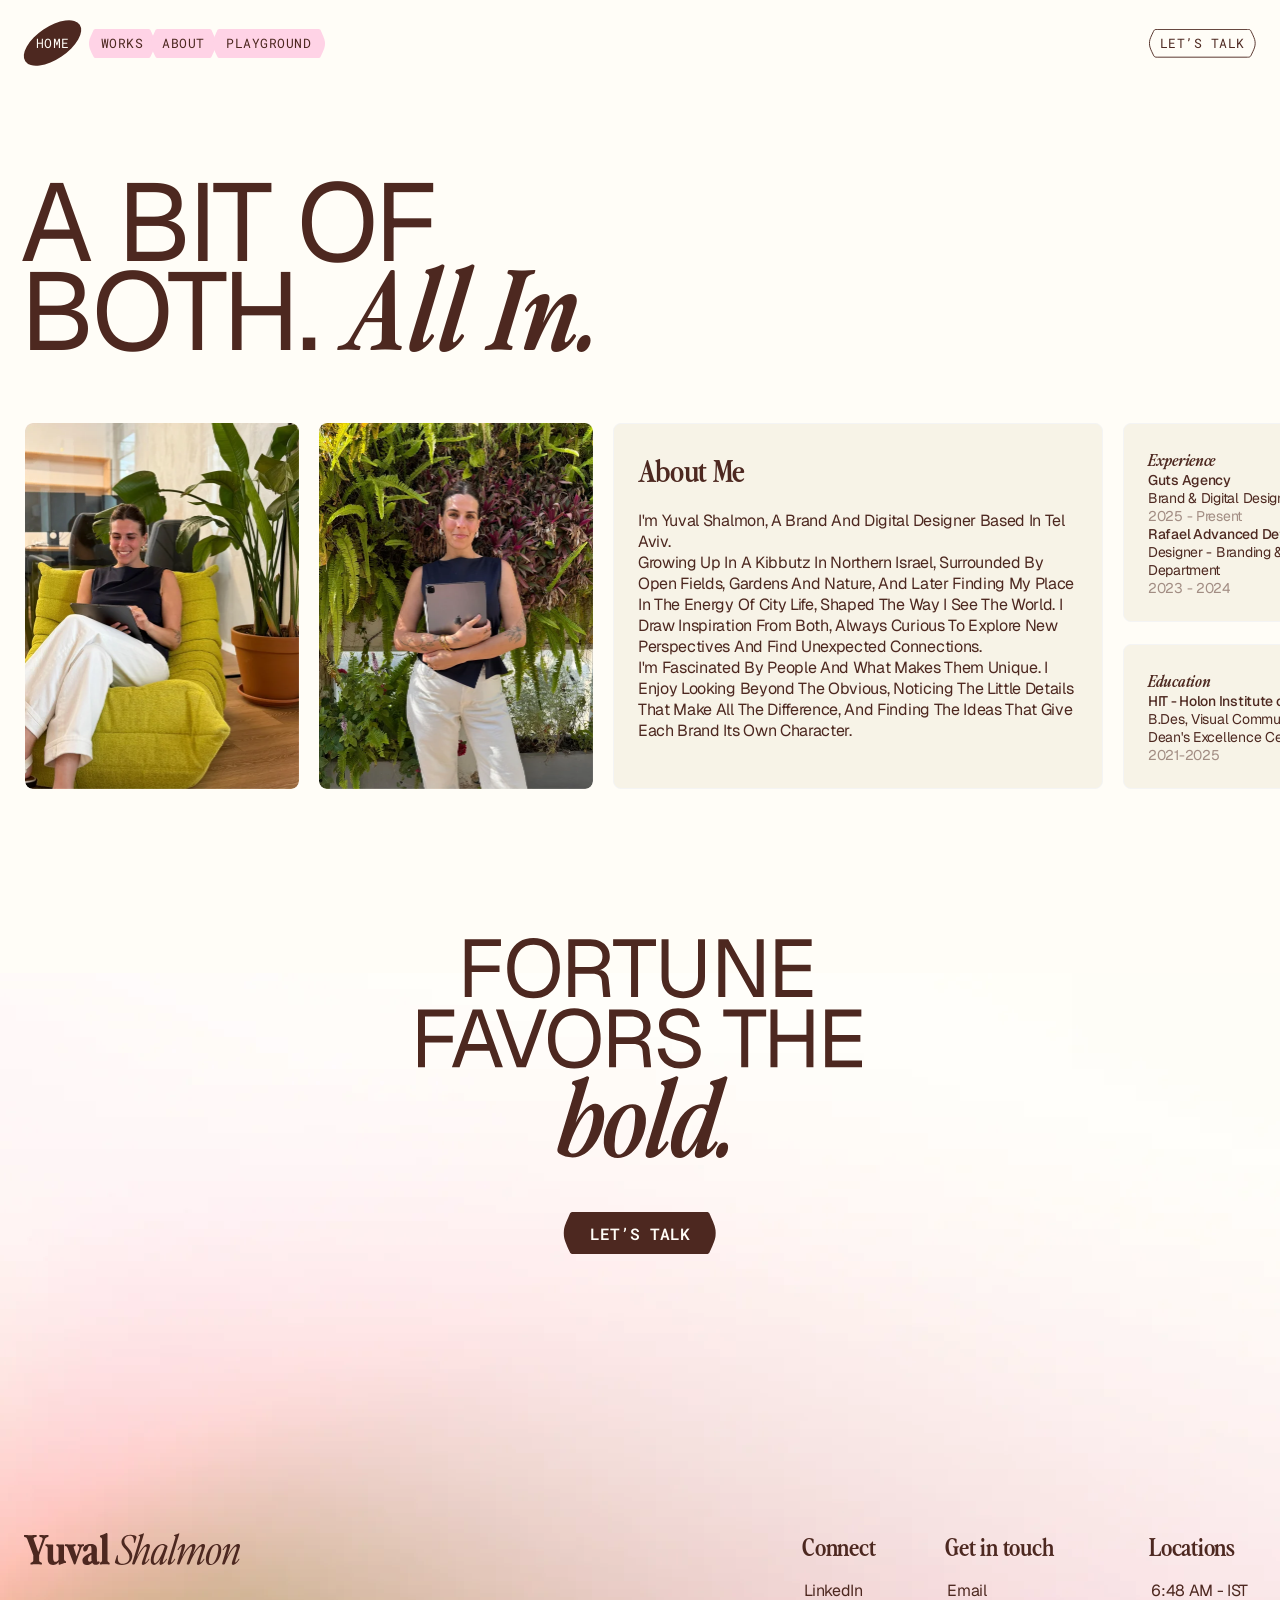
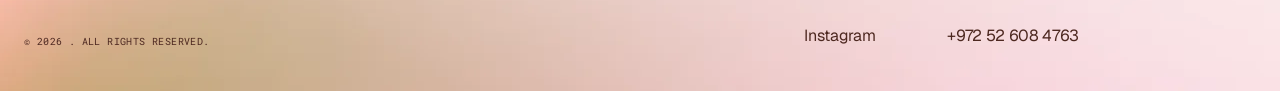
==== about/index.html @ e9b5f9e1 "Desktop menu 8% smaller, same side margins Co-Authored-By: Claude Opus 5.5 <noreply@anthropic.com> C" ====
<!doctype html>
<html lang="en">
<head>
<meta charset="utf-8">
<meta name="viewport" content="width=device-width, initial-scale=1">
<title>About — Yuval Shalmon</title>
<meta name="description" content="About Yuval Shalmon, a brand and digital designer based in Tel Aviv.">
<meta property="og:title" content="About — Yuval Shalmon">
<meta property="og:description" content="About Yuval Shalmon, a brand and digital designer based in Tel Aviv.">
<meta property="og:image" content="/assets/img/card-panorays.webp">
<meta name="theme-color" content="#fffdf7">
<link rel="icon" href="/favicon.ico" sizes="any">
<link rel="icon" href="/favicon.svg" type="image/svg+xml">
<link rel="apple-touch-icon" href="/apple-touch-icon.png">
<link rel="preconnect" href="https://fonts.googleapis.com">
<link rel="preconnect" href="https://fonts.gstatic.com" crossorigin>
<link href="https://fonts.googleapis.com/css2?family=Geist:wght@400;500;600;700&family=Instrument+Sans&family=Roboto+Mono:wght@400;600&display=swap" rel="stylesheet">
<link rel="preload" href="/fonts/PerfectlyNineties-Regular.woff2" as="font" type="font/woff2" crossorigin>
<link rel="preload" href="/fonts/PerfectlyNineties-SemiboldItalic.woff2" as="font" type="font/woff2" crossorigin>
<script>
/* Figma is drawn at 1440px. On wider screens, scale the whole page up so the
   24px side margins and every proportion stay exactly as in the design. */
(function(){var d=document.documentElement;function f(){d.style.setProperty('--z',Math.max(1,d.clientWidth/1440));}f();addEventListener('resize',f);})();
</script>
<script>
/* Phones: the mobile layout is still being designed, so show a short note instead.
   Add ?preview to the address once to see the real site on a phone (and ?preview=off to undo). */
(function(){var d=document.documentElement,k='ys-preview',q=location.search,p=false;
try{if(/[?&]preview=off/.test(q))localStorage.removeItem(k);else if(/[?&]preview/.test(q))localStorage.setItem(k,'1');p=localStorage.getItem(k)==='1';}catch(e){p=/[?&]preview(?!=off)/.test(q);}
if(!p&&matchMedia('(max-width: 760px)').matches)d.classList.add('gate');})();
</script>
<link rel="stylesheet" href="/css/style.css?v=bc53f3c6">
</head>
<body>
<div class="gate-screen" role="dialog" aria-label="Mobile version coming soon">
  <img class="gate-screen__name" src="/assets/svg/footer-name.svg?v=022867fd" alt="Yuval Shalmon">
  <p class="gate-screen__title">The mobile version<br>is <em>on its way.</em></p>
  <p class="gate-screen__text">For now, please visit on a computer to see the full portfolio.</p>
  <a class="gate-screen__mail" href="mailto:yuvalshalmon.sk@gmail.com">yuvalshalmon.sk@gmail.com</a>
</div>
<nav class="nav" aria-label="Main">
  <div class="nav__left">
    <a class="nav__home" href="/">home</a>
    <a class="pill" href="/#works">works</a>
    <a class="pill" href="/about/" aria-current="page">about</a>
    <a class="pill pill--md" href="#playground">Playground</a>
  </div>
  <a class="talk" href="#contact"><span>Let’s talk</span></a>
  <button class="menu-btn" type="button" aria-expanded="false" aria-controls="mnav"><span class="menu-btn__open">menu</span><span class="menu-btn__close">close</span></button>
</nav>
<div class="mnav" id="mnav" aria-label="Menu" hidden>
  <ul class="mnav__list">
    <li><a class="mnav__pill" href="/">home</a></li>
    <li><a class="mnav__pill" href="/#works">works</a></li>
    <li><a class="mnav__pill" href="/about/" aria-current="page">about</a></li>
    <li><a class="mnav__pill" href="#playground">playground</a></li>
    <li><a class="mnav__pill mnav__pill--talk" href="#contact">let’s talk</a></li>
  </ul>
  <div class="mnav__foot">
    <img src="/assets/svg/footer-name.svg?v=022867fd" width="216" height="32" alt="Yuval Shalmon">
    <p>© 2026 . All rights reserved.</p>
  </div>
</div>
<div class="page">
<section class="about-hero">
  <h1>A bit of<br>both. <span class="serif-i">All in.</span></h1>
  <div class="about-row">
    <img src="/assets/img/about-1.webp?v=6b075ccc" width="274" height="366" alt="Yuval sitting on a green armchair with a tablet">
    <img src="/assets/img/about-2.webp?v=33d56d6c" width="274" height="366" alt="Yuval standing in front of a plant wall">
    <div class="panel panel--about">
      <h2>About Me</h2>
      <p class="lead">I'm Yuval Shalmon,<br class="m-br"> a brand and digital designer based in Tel Aviv.</p>
      <p>Growing up in a kibbutz in northern Israel, surrounded by open fields, gardens and nature, and later finding my place in the energy of city life, shaped the way I see the world. I draw inspiration from both, always curious to explore new perspectives and find unexpected connections.</p>
      <p>I'm fascinated by people and what makes them unique. I enjoy looking beyond the obvious, noticing the little details that make all the difference, and finding the ideas that give each brand its own character.</p>
    </div>
    <div class="about-side">
      <div class="panel panel--small">
        <h3>Experience</h3>
        <strong>Guts Agency</strong>
        <p>Brand &amp; Digital Designer</p>
        <p class="muted">2025 - Present</p>
        <strong>Rafael Advanced Defense Systems</strong>
        <p>Designer - Branding &amp; Digital Department</p>
        <p class="muted">2023 - 2024</p>
      </div>
      <div class="panel panel--small">
        <h3>Education</h3>
        <strong>HIT - Holon Institute of Technology</strong>
        <p>B.Des, Visual Communication</p>
        <p>Dean's Excellence Certificate</p>
        <p class="muted">2021-2025</p>
      </div>
    </div>
  </div>
</section>

<section class="about-cta">
  <img class="about-cta__bg" src="/assets/img/about-bg.webp?v=78005192" alt="" loading="lazy">
  <div class="cta reveal">
    <h2 class="cta__title"><span class="sr-only">Fortune favors the bold.</span><img src="/assets/svg/cta-bold.svg?v=590a223b" width="820" height="407" alt=""></h2>
    <a class="cta__btn cta__btn--dark" href="#contact">Let’s talk</a>
  </div>
<footer class="footer" id="contact">
  <div class="footer__brand">
    <p class="footer__name"><img src="/assets/svg/footer-name.svg?v=022867fd" width="216" height="32" alt="Yuval Shalmon"></p>
    <p class="footer__copy">© 2026 . All rights reserved.</p>
  </div>
  <div class="footer__cols">
    <div class="footer__col"><h3>Connect</h3><a href="https://www.linkedin.com/in/yuval-shalmon" target="_blank" rel="noopener">LinkedIn</a><a href="https://www.instagram.com/yuval_shalmon/" target="_blank" rel="noopener">Instagram</a></div>
    <div class="footer__col"><h3>Get in touch</h3><a href="mailto:yuvalshalmon.sk@gmail.com">Email</a><a href="tel:+972526084763">+972 52 608 4763</a></div>
    <div class="footer__col"><h3>Locations</h3><span class="clock" data-clock>12:18 PM - IDT</span></div>
  </div>
</footer>
</section>
</div>
<script src="/js/main.js?v=d4887239" defer></script>
</body>
</html>
---- css/style.css ----
/* ==========================================================================
   Yuval Shalmon — Portfolio
   Built from the Figma file "יובל וניצן <3" (page: קלוד).
   Desktop is drawn on a 1440px canvas; --u is one Figma pixel, so
   calc(N * var(--u)) keeps every measurement proportional on any screen.
   ========================================================================== */

/* Brand font: Perfectly Nineties Handwritten (licensed, files in /fonts).
   Only Regular + Italic exist, so the heavier weights used in the Figma
   (Semibold / Bold) map onto the same files instead of a fake browser bold. */
/* Perfectly Nineties (Yuval's licensed font, demo files): regular, semibold, semibold italic, light italic */
@font-face { font-family: "Perfectly Nineties"; font-style: normal; font-weight: 100 499; font-display: swap; src: url(../fonts/PerfectlyNineties-Regular.woff2) format("woff2"); }
@font-face { font-family: "Perfectly Nineties"; font-style: normal; font-weight: 500 900; font-display: swap; src: url(../fonts/PerfectlyNineties-Semibold.woff2) format("woff2"); }
@font-face { font-family: "Perfectly Nineties"; font-style: italic; font-weight: 100 499; font-display: swap; src: url(../fonts/PerfectlyNineties-LightItalic.woff2) format("woff2"); }
@font-face { font-family: "Perfectly Nineties"; font-style: italic; font-weight: 500 900; font-display: swap; src: url(../fonts/PerfectlyNineties-SemiboldItalic.woff2) format("woff2"); }

:root {
  --brown: #4d2820;
  --ink: #212121;
  --cream: #fffdf7;
  --sand: #f7f3e7;
  --pink: #ffd3e6;
  --brown-50: rgba(77, 40, 32, 0.5);

  --serif: "Perfectly Nineties", Georgia, serif;
  --display: "Geist", "Helvetica Neue", Arial, sans-serif;
  --sans: "Geist", "Helvetica Neue", Arial, sans-serif;
  --mono: "Roboto Mono", ui-monospace, monospace;
  --link: "Instrument Sans", "Geist", sans-serif;

  --u: calc(min(100vw, 1440px) / 1440);
}

*, *::before, *::after { box-sizing: border-box; }
html { -webkit-text-size-adjust: 100%; scroll-behavior: smooth; }
body {
  margin: 0;
  background: var(--cream);
  color: var(--brown);
  font-family: var(--sans);
  -webkit-font-smoothing: antialiased;
  overflow-x: hidden;
}
img { display: block; max-width: 100%; }
a { color: inherit; text-decoration: none; }
p { margin: 0; }
h1, h2, h3 { margin: 0; font-weight: inherit; }
.page { max-width: 1440px; margin: 0 auto; position: relative; zoom: var(--z, 1); }
.sr-only { position: absolute; width: 1px; height: 1px; padding: 0; margin: -1px; overflow: hidden; clip: rect(0 0 0 0); white-space: nowrap; border: 0; }
.serif-i { font-family: var(--serif); font-style: italic; }

/* ---------- Navigation ---------- */
.nav {
  position: absolute; top: 0; left: 0; right: 0; z-index: 20;
  display: flex; align-items: center; justify-content: space-between;
  padding: 12px 24px 12px 16px;
  font-family: var(--mono); font-size: 14px; text-transform: uppercase;
  letter-spacing: 0.04em; line-height: 1;
}
.nav__left { display: flex; align-items: center; }
.nav__home {
  width: 79.58px; height: 69.71px; display: grid; place-items: center;
  background: url(../assets/svg/nav-home.svg) center / 100% 100% no-repeat;
  color: var(--cream);
}
.pill {
  display: inline-flex; align-items: center; justify-content: center; width: 71.16px; height: 31.53px; padding: 1px 0 0;
  background: url(../assets/svg/pill-sm.svg) center / 100% 100% no-repeat;
  color: var(--brown); white-space: nowrap;
  transition: transform .25s ease;
}
.pill + .pill { margin-left: -4px; } /* -4px between the pills, 0 after the home blob, as in Figma */
.pill--md { width: 122.18px; background-image: url(../assets/svg/pill-md.svg); }
.pill:hover, .nav__home:hover, .talk:hover { transform: translateY(-2px); }
.nav__home, .talk { transition: transform .25s ease; }
.talk {
  display: inline-flex; align-items: center; justify-content: center; width: 116.18px; height: 31.53px; padding: 1px 0 0;
  background: url(../assets/svg/pill-talk.svg) center / 100% 100% no-repeat;
  color: var(--brown); white-space: nowrap; /* Figma: brown text, same 4% tracking as the other buttons */
}
.nav [aria-current="page"] { text-decoration: none; }

/* ---------- Home: hero ---------- */
.hero { position: relative; height: calc(760 * var(--u)); overflow: hidden; }
.hero__card {
  position: absolute; inset: calc(12 * var(--u));
  border-radius: calc(24 * var(--u));
  background: linear-gradient(180deg, #fffdf7 50%, #ffeaf2 69.471%, #ffc3de 86.426%, #ffb0b5 100%);
}
.hero__its {
  position: absolute; left: calc(577.86 * var(--u)); top: calc(119 * var(--u)); /* centred on 720 (Figma had it 7px left) */
  width: calc(284.29 * var(--u)); height: auto;
}
/* The six flattened "Shalmon" lettering styles from the Figma "fonts" component.
   They swap every 300ms, like the prototype's After-delay interaction. */
.hero__name {
  position: absolute; left: calc(284 * var(--u)); top: calc(201 * var(--u));
  width: calc(872 * var(--u)); height: calc(246 * var(--u));
}
.hero__name img { position: absolute; left: 0; top: 0; width: 100%; height: auto; max-width: none; visibility: hidden; }
.hero__name img.is-on { visibility: visible; }
.hero__time {
  position: absolute; left: calc(514.93 * var(--u)); top: calc(499 * var(--u)); /* centred on 720 */
  width: calc(410.15 * var(--u)); height: auto;
}
.hero__intro {
  position: absolute; left: calc(24 * var(--u)); top: calc(338 * var(--u)); width: 199px; /* Figma box is 193; browser Geist runs ~3% wider */
  font-size: 14px; letter-spacing: -0.02em; line-height: normal;
}
.hero__portfolio {
  position: absolute; right: calc(24 * var(--u)); top: calc(349 * var(--u));
  font: 400 40px / normal var(--sans); letter-spacing: -0.09em; white-space: nowrap;
}
.hero__portfolio .serif-i { font-size: 45.5px; letter-spacing: -0.02em; }

/* ---------- Home: intro statement ---------- */
.me { padding: 90px 24px 105px; display: flex; flex-direction: column; align-items: center; gap: 67px; }
.dot { width: 13px; height: 13px; background: var(--pink); }
.me__text {
  max-width: 810px; line-height: 0; text-align: center; color: var(--ink);
  font: 400 45px / 47px var(--serif); letter-spacing: -0.02em;
}

/* ---------- Home: selected works ---------- */
.works { background: var(--cream); border-radius: 8px; padding-bottom: 24px; }
.works__tab { position: relative; height: 61px; overflow: hidden; }
.works__tab > img { position: absolute; left: 12px; right: 12px; top: 2px; width: calc(100% - 24px); height: 63px; }
.works__title {
  position: absolute; left: 38px; top: 22px;
  font: 600 30px / normal var(--serif);
}
.works__grid { display: flex; gap: 24px; justify-content: center; padding: 24px 24px 0; }
.works__col { width: calc(684 * var(--u)); flex: 1 1 0; max-width: 684px; display: flex; flex-direction: column; gap: 19px; }

.card {
  position: relative; display: flex; flex-direction: column; overflow: hidden;
  background: var(--sand); border-radius: 8px;
}
.card__img { overflow: hidden; border-radius: 8px; background: var(--brown); }
.card__img img { width: 100%; height: auto; transition: transform .8s cubic-bezier(.2, .7, .2, 1); }
.card:hover .card__img img { transform: scale(1.035); }
.card__info { position: relative; height: 127px; padding: 13px 19px 18px 15px; }
.card__title { font: 600 26px / normal var(--serif); text-transform: capitalize; }
.card__sub, .card__year { font-size: 16px; letter-spacing: -0.03em; color: var(--brown-50); line-height: 1; }
.card__sub { position: absolute; left: 15px; top: 69px; }
.card__year { position: absolute; right: 19px; top: 26px; }
.tags {
  position: absolute; right: 19px; bottom: 18px; max-width: 300px;
  display: flex; flex-wrap: wrap; justify-content: flex-end; gap: 3px;
}
.tag {
  height: 20px; padding: 0 5px; display: inline-flex; align-items: center;
  border: .5px solid var(--brown); border-radius: 200px;
  font-size: 10px; letter-spacing: .04em; text-transform: uppercase; line-height: 1.8; white-space: nowrap;
}

/* ---------- "A little bit of everything" banner ---------- */
.banner-wrap { padding: 50px 24px; }
.banner {
  position: relative; height: 203px; overflow: hidden; border-radius: 24px;
  background: linear-gradient(96.36deg, #ffe5ef 0.33%, #fec9df 7.62%);
}
.banner__bg { position: absolute; left: calc(151 * var(--u)); top: 0; height: 100%; width: auto; max-width: none; }
.banner__text {
  position: absolute; left: calc(114 * var(--u)); top: 50%; transform: translateY(-50%);
  font: 600 50px / .84 var(--display); letter-spacing: .03em; text-transform: uppercase;
}
.banner__text .serif-i { font-size: 56px; text-transform: none; letter-spacing: 0; }
.banner__btn {
  position: absolute; left: calc(997 * var(--u)); top: 79px;
  height: 43px; padding: 2px 26px 0; display: inline-flex; align-items: center;
  background: url(../assets/svg/pill-play.svg) center / 100% 100% no-repeat;
  font: 400 18.47px / 1 var(--mono); letter-spacing: .04em; text-transform: uppercase; color: var(--cream);
  transition: transform .25s ease;
}
.banner__btn:hover { transform: translateY(-2px); }

/* ---------- CTA ---------- */
.cta { padding: 121px 64px 130px; display: flex; flex-direction: column; align-items: center; text-align: center; }
.cta__title {
  font: 400 calc(180 * var(--u)) / .81 var(--display); letter-spacing: -0.02em; text-transform: uppercase;
}
.cta__title .bold { display: block; font-size: 1.0556em; line-height: .87; text-transform: lowercase; }
.cta__title .bold .serif-i { letter-spacing: 0; }
.cta__btn {
  margin-top: 12px; width: 160px; height: 43px; padding-top: 1px; display: inline-flex; align-items: center; justify-content: center;
  background: url(../assets/svg/pill-cta.svg) center / 100% 100% no-repeat;
  font: 600 16px / 1 var(--mono); letter-spacing: 0; text-transform: uppercase; color: var(--brown);
  transition: transform .25s ease;
}
.cta__btn--dark { background-image: url(../assets/svg/pill-cta-dark.svg); color: var(--cream); }
.cta__btn:hover { transform: translateY(-2px); }

/* ---------- Footer ---------- */
.footer { display: flex; justify-content: space-between; align-items: stretch; gap: 40px; padding: 40px 24px; }
.footer__brand { display: flex; flex-direction: column; justify-content: space-between; gap: 40px; }
.footer__name { font: 400 40px / 1 var(--serif); letter-spacing: -0.02em; }
.footer__name .serif-i { font-weight: 600; }
.footer__copy { font: 400 10px / 1.8 var(--mono); letter-spacing: .04em; text-transform: uppercase; }
.footer__cols { display: flex; gap: 56px; }
.footer__col { display: flex; flex-direction: column; align-items: flex-start; gap: 14px; }
.footer__col h3 { padding-left: 6px; font: 600 24px / 1.13 var(--serif); letter-spacing: -0.01em; }
.footer__col a, .footer__col span { padding: 8px 8px 6px; font: 400 16px / 1.1 var(--link); letter-spacing: -0.02em; border-radius: 96px; }
.footer__col a:hover { text-decoration: underline; text-underline-offset: 3px; }
.footer__col .clock { font-family: var(--sans); }

/* ---------- About ---------- */
.about-hero { position: relative; padding-top: 179px; }
.about-hero h1 {
  padding-left: 20px; white-space: nowrap;
  font: 400 110px / 85px var(--sans); letter-spacing: -0.02em; text-transform: uppercase;
}
.about-hero h1 .serif-i { font-weight: 600; text-transform: capitalize; letter-spacing: 0; }
.about-row { display: flex; gap: 20px; align-items: center; padding: 70px 24px 11px 25px; }
.about-row > img { width: 274px; height: 366px; object-fit: cover; border-radius: 8px; flex: none; }
.panel { background: var(--sand); border: 1px solid #f4f4f4; border-radius: 8px; padding: 24px; }
.panel--about { width: 490px; height: 366px; flex: none; }
.panel--about h2 { font: 600 30px / normal var(--serif); margin-bottom: 19px; }
.panel--about p { font-size: 16px; letter-spacing: -0.02em; text-transform: capitalize; }
.about-side { width: 292px; flex: none; display: flex; flex-direction: column; gap: 22px; }
.panel--small { font-size: 14px; letter-spacing: -0.02em; line-height: normal; }
.panel--small h3 { font: italic 700 16px / normal var(--serif); }
.panel--small strong { font-weight: 500; display: block; }
.panel--small .muted { color: var(--brown-50); margin-bottom: 0; }
.panel--small .muted + strong { margin-top: 0; }
.about-cta { position: relative; height: 891px; overflow: hidden; }
.about-cta__bg { position: absolute; left: 0; top: 173px; width: 100%; height: 718px; object-fit: cover; }
.about-cta .cta { position: relative; padding-top: 138px; }
.about-cta .cta__title { font-size: 110px; letter-spacing: -0.02em; }
.about-cta .footer { position: absolute; left: 0; right: 0; bottom: 0; }

/* ---------- Project pages ---------- */
.project__stack img { width: 100%; height: auto; }
.project__stack { line-height: 0; }

/* ---------- Scroll reveal (respects reduced motion) ---------- */
@media (prefers-reduced-motion: no-preference) {
  .reveal { opacity: 0; transform: translateY(24px); transition: opacity .9s ease, transform .9s cubic-bezier(.2, .7, .2, 1); }
  .reveal.is-in { opacity: 1; transform: none; }
}

/* ---------- Tablet ---------- */
@media (max-width: 1100px) {
  .about-row { flex-wrap: wrap; justify-content: center; }
  .about-hero h1 { font-size: 80px; line-height: 64px; }
  .about-cta .cta__title { font-size: 80px; }
  .footer { flex-direction: column; }
  .footer__cols { flex-wrap: wrap; gap: 32px; }
  .banner__text { font-size: 36px; }
  .banner__text .serif-i { font-size: 40px; }
}

/* ---------- Mobile ---------- */
@media (max-width: 760px) {
  .nav { padding: 8px 12px 8px 8px; font-size: 12px; }
  .nav .talk { display: none; }
  .nav__home { width: 64px; height: 56px; background-size: 54px 42px; }
  .pill { height: 25px; padding: 1px 8px 0; }

  .hero { height: auto; padding: calc(620 * var(--u) + 110px) 0 48px; }
  .hero__intro, .hero__portfolio { position: static; }
  .hero__meta { position: relative; display: flex; flex-direction: column; gap: 16px; padding: 0 24px; }
  .hero__portfolio { font-size: 32px; }
  .hero__portfolio .serif-i { font-size: 36px; }
  .hero__its, .hero__name, .hero__time { margin-top: 80px; }
  .hero__card { inset: 8px; border-radius: 16px; }

  .me { padding: 56px 20px 64px; gap: 40px; }
  .me__text { font-size: 28px; line-height: 31px; }

  .works__grid { flex-direction: column; padding: 16px 12px 0; gap: 16px; }
  .works__col { width: 100%; max-width: none; gap: 16px; }
  .works__tab > img { left: 4px; width: calc(100% - 8px); }
  .works__title { left: 24px; font-size: 26px; }
  .card__info { height: auto; min-height: 150px; padding: 12px 14px 14px; }
  .card__year { right: 14px; top: 20px; }
  .card__sub { position: static; margin-top: 4px; }
  .tags { position: static; justify-content: flex-start; margin-top: 16px; max-width: none; }

  .banner-wrap { padding: 32px 12px; }
  .banner { height: 220px; }
  .banner__bg { left: auto; right: -260px; }
  .banner__text { left: 20px; top: 32px; transform: none; font-size: 28px; }
  .banner__text .serif-i { font-size: 32px; display: block; margin-top: 4px; }
  .banner__btn { left: 20px; top: auto; bottom: 24px; font-size: 14px; height: 36px; padding: 2px 20px 0; }

  .cta { padding: 72px 20px 80px; }
  .cta__title { font-size: 64px; }
  .cta__btn { font-size: 15px; width: 150px; height: 40px; }

  .footer { padding: 32px 20px; }
  .footer__name { font-size: 32px; }
  .footer__cols { gap: 24px 32px; }

  .about-hero { padding-top: 120px; }
  .about-hero h1 { font-size: 52px; line-height: 44px; white-space: normal; }
  .about-row { padding: 40px 12px 0; gap: 12px; }
  .about-row > img { width: calc(50% - 6px); height: auto; aspect-ratio: 274 / 366; }
  .panel--about, .about-side { width: 100%; height: auto; }
  .about-cta { height: auto; }
  .about-cta__bg { top: 80px; height: calc(100% - 80px); }
  .about-cta .cta { padding-top: 96px; }
  .about-cta .cta__title { font-size: 56px; }
  .about-cta .footer { position: relative; }
}

/* ==========================================================================
   Case-study pages built as real code (Act first)
   All sizes are Figma px × --u, so the 1440 layout scales evenly.
   ========================================================================== */
.case { --gap: calc(24 * var(--u)); --r: calc(8 * var(--u)); background: var(--cream); }
.case .tile { width: 100%; height: auto; border-radius: var(--r); }
.row { display: flex; gap: var(--gap); padding: 0 var(--gap); margin-bottom: var(--gap); }
.row > * { min-width: 0; }
.row--full { padding: 0; }
.row--full .tile { border-radius: 0; }
.row--2 > * { flex: 1 1 0; }
.row--grid4 { padding: 0 var(--gap) 0 calc(26 * var(--u)); }
.row--grid4 > .tile { flex: 682 1 0; }
.row--grid4 .col { flex: 682 1 0; display: flex; flex-direction: column; gap: var(--gap); }
.row--type { gap: calc(30 * var(--u)); }
.row--type > :first-child { flex: 507 1 0; }
.row--type > :last-child { flex: 855 1 0; }
.stack { position: relative; }
.stack > .tile { display: block; }
.overlay { position: absolute; object-fit: cover; display: block; }
video.tile { display: block; background: #000; }

.case-hero > .tile { border-radius: 0; }
.case-info {
  display: flex; justify-content: space-between; gap: 40px;
  padding: calc(50 * var(--u)) var(--gap) calc(76 * var(--u));
  color: #212121;
}
.case-info__title { width: calc(327 * var(--u)); min-width: 240px; }
.case-info__num { font: italic 600 14px / 41px var(--serif); color: var(--brown); height: 33px; }
.case-info__name { font: italic 600 40px / 41px var(--serif); color: var(--brown); text-transform: uppercase; margin-bottom: 99px; }
.case-info__tags { display: flex; flex-wrap: wrap; gap: 3px; max-width: 296px; }
.case-info__tags .tag { border-color: #212121; color: #212121; }
.case-info__body { width: calc(684 * var(--u)); min-width: 300px; font: 400 16px / 1.36 var(--sans); letter-spacing: 0; }
.case-label { font: italic 400 14px / 1.16 var(--serif); color: #646464; letter-spacing: -0.02em; margin-bottom: 10px; }
.case-text p.gap { margin-top: 1.2em; }
.case-meta { display: flex; gap: 86px; margin-top: 40px; }
.case-meta > div:first-child { width: 269px; }
.case-meta .case-label { margin-bottom: 12px; }
.case-role { font-style: italic; letter-spacing: -0.01em; }

@media (max-width: 760px) {
  .case { --gap: 12px; --r: 8px; }
  .row--2, .row--grid4, .row--type { flex-direction: column; padding: 0 12px; }
  .row--inset { padding: 0 12px; }
  .case-info { flex-direction: column; padding: 32px 20px 48px; }
  .case-info__title, .case-info__body { width: 100%; min-width: 0; }
  .case-info__name { margin-bottom: 24px; }
  .case-meta { gap: 32px; }
  .case-meta > div:first-child { width: auto; }
}

/* ==========================================================================
   Flattened lettering from Figma (vectors instead of live type)
   ========================================================================== */
.me__text img { width: calc(796 * var(--u)); height: auto; margin: 0 auto; }
.works__title { top: 33px; left: 39px; line-height: 0; }
.works__title img { width: 172px; height: auto; }
.card__title { line-height: 0; padding-top: 12px; }
.card__title img { width: auto; }
.cta__title { line-height: 0; }
.cta__title img { width: calc(820 * var(--u)); height: auto; }
.cta .cta__btn { margin-top: calc(60 * var(--u)); }
.about-cta .cta__title img { width: calc(500 * var(--u)); }
.footer__name { line-height: 0; }
.footer__name img { width: 216px; height: auto; }
@media (max-width: 760px) {
  .me__text img { width: 100%; }
  .cta__title img { width: 100%; max-width: 420px; }
  .about-cta .cta__title img { width: 80%; }
  .works__title { left: 24px; }
}

/* ==========================================================================
   Interactions
   ========================================================================== */

/* 1. Hero gradient that breathes: two soft colour clouds drift very slowly
      across the Figma gradient, so the pink never sits still. */
.hero__card { overflow: hidden; isolation: isolate; }
.hero__card::before, .hero__card::after {
  content: ""; position: absolute; inset: -30%; z-index: -1; pointer-events: none;
  filter: blur(60px); opacity: .75; will-change: transform;
}
.hero__card::before { background: radial-gradient(40% 30% at 30% 85%, #ffb0b5 0%, rgba(255,176,181,0) 70%); animation: drift-a 26s ease-in-out infinite alternate; }
.hero__card::after  { background: radial-gradient(35% 28% at 75% 80%, #ffc3de 0%, rgba(255,195,222,0) 70%); animation: drift-b 32s ease-in-out infinite alternate; }
@keyframes drift-a { from { transform: translate3d(-6%, 4%, 0) scale(1); } to { transform: translate3d(10%, -6%, 0) scale(1.15); } }
@keyframes drift-b { from { transform: translate3d(8%, 2%, 0) scale(1.1); } to { transform: translate3d(-10%, -8%, 0) scale(.95); } }

/* 2. Menu: on scroll the whole menu gathers into one row in the centre,
      and "Let's talk" turns into a pink pill like the others.
      Back at the top it spreads out to the sides again. (JS sets the offsets.) */
.nav { position: fixed; left: 0; right: 0; max-width: 1440px; margin: 0 auto; zoom: var(--z, 1); }
.nav__left, .nav .talk { transition: transform .7s cubic-bezier(.65,0,.25,1); will-change: transform; }

/* the home blob spins a little; pills hop up on hover */
.nav__home { transition: transform .5s cubic-bezier(.34,1.56,.64,1); }
.nav__home:hover { transform: rotate(-14deg) scale(1.06); }
.pill { transition: transform .35s cubic-bezier(.34,1.56,.64,1); transform-origin: 50% 100%; }
.pill:hover { transform: translateY(-3px) rotate(-3deg); }
.pill:nth-child(3):hover { transform: translateY(-3px) rotate(3deg); }
.pill:active, .cta__btn:active, .banner__btn:active { transform: scale(.94); }

/* "Let's talk": outline pill at the top, pink filled pill once the menu gathers */
.talk { position: relative; isolation: isolate; background: none; }
.talk::before, .talk::after { content: ""; position: absolute; inset: 0; z-index: -1; background: center / 100% 100% no-repeat; transition: opacity .45s ease; }
.talk::before { background-image: url(../assets/svg/pill-talk.svg); }
.talk::after  { background-image: url(../assets/svg/pill-talk-pink.svg); opacity: 0; }
.talk > span { display: inline-block; transition: transform .35s cubic-bezier(.34,1.56,.64,1); }
.talk:hover > span { transform: translateY(-1px); }
.nav.is-compact .talk { color: var(--brown); }
.nav.is-compact .talk::before { opacity: 0; }
.nav.is-compact .talk::after { opacity: 1; }
.pill:hover, .nav__home:hover { filter: none; }

/* 3. Project cards: a "View project" sticker follows the cursor */
.cursor-tag {
  position: fixed; left: 0; top: 0; z-index: 50; pointer-events: none;
  padding: 10px 16px 9px; border-radius: 100px; background: var(--brown); color: var(--cream);
  font: 400 13px / 1 var(--mono); letter-spacing: .06em; text-transform: uppercase; white-space: nowrap;
  transform: translate3d(-50%, -50%, 0) scale(0); transition: transform .3s cubic-bezier(.34,1.56,.64,1);
}
.cursor-tag.is-on { transform: translate3d(-50%, -50%, 0) scale(1); }
.card { cursor: none; }
.card .card__img img { transition: transform 1s cubic-bezier(.2,.7,.2,1); }

/* 4. CTA "Let's talk": turns brown with pink text on hover */
.cta__btn { position: relative; isolation: isolate; transition: color .3s ease, transform .25s ease; }
.cta__btn::after { content: ""; position: absolute; inset: 0; z-index: -1; background: url(../assets/svg/pill-cta-dark.svg) center / 100% 100% no-repeat; opacity: 0; transition: opacity .3s ease; }
.cta__btn:hover { color: var(--pink); transform: none; }
.cta__btn:hover::after { opacity: 1; }
.cta__btn--dark:hover { color: var(--pink); }

/* Magnetic: the banner button leans toward the cursor */
[data-magnetic] { transition: transform .5s cubic-bezier(.2,.7,.2,1); will-change: transform; }

/* Coarse pointers (touch) get no custom cursor */
@media (hover: none) { .card { cursor: pointer; } .cursor-tag { display: none; } }

@media (prefers-reduced-motion: reduce) {
  .hero__card::before, .hero__card::after { animation: none; }
  .nav__left, .nav .talk, .pill, .nav__home, [data-magnetic] { transition: none; }
}

/* ==========================================================================
   Act: moving pieces from the Figma "act- move" section
   ========================================================================== */
/* frame-by-frame loops (logo materials, line drawings, statue slideshow) */
.frames { position: relative; overflow: hidden; }
.frames img { position: absolute; inset: 0; width: 100%; height: 100%; object-fit: cover; visibility: hidden; }
.frames img.is-on { visibility: visible; }
.frames--cover { aspect-ratio: 684 / 855 !important; }

/* relief carousel: 5 reliefs rotate through 3 visible slots */
.relief-row { position: relative; height: calc(872 * var(--u)); overflow: hidden; }
.relief-carousel { position: absolute; left: calc(-55 * var(--u)); top: 0; width: calc(1551 * var(--u)); height: 100%; }
.relief {
  position: absolute; left: 0; top: 0; max-width: none;
  transition: left .45s cubic-bezier(.42,0,.58,1), top .45s cubic-bezier(.42,0,.58,1),
              width .45s cubic-bezier(.42,0,.58,1), height .45s cubic-bezier(.42,0,.58,1), opacity .45s cubic-bezier(.42,0,.58,1);
}
.relief.no-anim { transition: none; }
@media (max-width: 760px) {
  .relief-row { height: 62vw; }
  .relief-carousel { left: -3.8%; width: 107.7%; }
}
@media (prefers-reduced-motion: reduce) { .relief { transition: none; } }
/* layers that sit above a video inside a tile (e.g. clouds drifting over a screen) */
.stack > .over-top { position: absolute; inset: 0; width: 100%; height: 100%; pointer-events: none; border-radius: var(--r); }
/* card tags: two fixed rows like the Figma, right-aligned */
.card .tags { flex-direction: column; align-items: flex-end; flex-wrap: nowrap; max-width: none; }
.tags__row { display: flex; gap: 3px; }
@media (max-width: 760px) { .card .tags { align-items: flex-start; } .tags__row { flex-wrap: wrap; } }
/* rows keep their own Figma spacing (set inline); tiles clip overlaid videos */
.case--pn .row { margin-bottom: 0; }
.stack.clip { overflow: hidden; border-radius: var(--r); }
.row--full .stack.clip { border-radius: 0; }
@media (max-width: 760px) { .case--pn .row { margin-top: 12px !important; } }
.card__img { position: relative; }
.card__video { position: absolute; left: 0; width: 100%; object-fit: cover; pointer-events: none; transition: transform 1s cubic-bezier(.2,.7,.2,1); }
.card:hover .card__video { transform: scale(1.035); }

/* Videos are decoration: never show the iPhone's big play button over them */
video::-webkit-media-controls-start-playback-button { display: none !important; -webkit-appearance: none; }
video::-webkit-media-controls { display: none !important; }

/* ================= Post Nature: live headings ================= */
.pn-head { display: flex; align-items: flex-start; min-height: calc(271 * var(--u)); padding: 0 calc(24 * var(--u)); color: #1f2421; }
.pn-head img { display: block; height: auto; max-width: none; }
.pn-head__l { width: calc(698 * var(--u)); padding-top: calc(34 * var(--u)); flex: none; }
.pn-head__label { margin: 0 0 calc(19 * var(--u)); }
.pn-head__title { margin: 0; overflow: hidden; padding-bottom: calc(12 * var(--u)); }
.pn-head__body { width: calc(507 * var(--u)); margin-left: calc(187 * var(--u)); padding-top: calc(72 * var(--u)); padding-bottom: calc(24 * var(--u)); }
.pn-head__body p, .pp__intro p, .pc-intro p { font: 400 max(13px, calc(16 * var(--u))) / 1.36 var(--sans); color: #1f2421; margin: 0; letter-spacing: 0; }
.pn-head__body b { font-weight: 700; }
.pn-cap { margin: 0; height: calc(55 * var(--u)); padding: calc(14 * var(--u)) calc(24 * var(--u)) 0; }
.pn-cap img { display: block; height: auto; }

@media (prefers-reduced-motion: no-preference) {
  .reveal .pn-head__label { opacity: 0; transform: translateX(calc(-14 * var(--u))); transition: opacity .7s ease .1s, transform .9s cubic-bezier(.2,.7,.2,1) .1s; }
  .reveal .pn-head__title img { transform: translateY(105%); transition: transform 1.15s cubic-bezier(.2,.75,.15,1) .2s; }
  .reveal .pn-head__body { opacity: 0; transform: translateY(14px); transition: opacity .9s ease .45s, transform 1s cubic-bezier(.2,.7,.2,1) .45s; }
  .reveal.is-in .pn-head__label, .reveal.is-in .pn-head__title img, .reveal.is-in .pn-head__body { opacity: 1; transform: none; }
}

/* ================= Plant Profile ================= */
.pp { position: relative; width: 100%; aspect-ratio: 1440 / 855; background: var(--cream); }
.pp > * { position: absolute; }
.pp__intro { left: calc(25 * var(--u)); top: calc(27 * var(--u)); width: calc(560 * var(--u)); }
.pp__intro h3, .pc-intro h3 { margin: 0; }
.pp__intro img, .pc-intro img { display: block; height: auto; }
.pp__intro p { margin-top: calc(27 * var(--u)); width: calc(541 * var(--u)); }
.pp__video { object-fit: cover; background: #ececec; border: .7px solid #d9d9d9; border-radius: calc(6 * var(--u)); display: block; }
.pp__lines, .sb__lines { inset: 0; width: 100%; height: 100%; overflow: visible; pointer-events: none; position: absolute; }
.lead { fill: none; stroke: #bebebe; stroke-width: .8; vector-effect: non-scaling-stroke; stroke-dasharray: 1 1; stroke-dashoffset: 1; }
.lead-dot { fill: #bebebe; transform-box: fill-box; transform-origin: center; transform: scale(0); }
.pp-card { box-sizing: border-box; padding: calc(15 * var(--u)) calc(11 * var(--u)) 0; border: .7px solid #ebebeb;
  background: linear-gradient(135deg, rgba(242,242,242,.62), rgba(225,225,225,.62)); -webkit-backdrop-filter: blur(8px); backdrop-filter: blur(8px); }
.pp-card img { display: block; height: auto; }
.pp-card p { position: absolute; left: calc(11 * var(--u)); top: calc(35 * var(--u)); margin: 0; font: 400 calc(10 * var(--u)) / 1.28 var(--sans); color: #494949; }
.pp__stages { padding: 0 calc(23 * var(--u)) 0 calc(24 * var(--u)); }
.pp__stages .tile { display: block; border-radius: 0; }

.pp .lead { transition: stroke-dashoffset .75s cubic-bezier(.45,0,.2,1) calc(var(--i) * .3s + .35s); }
.pp .lead-dot { transition: transform .35s cubic-bezier(.3,1.6,.5,1) calc(var(--i) * .3s + .2s); }
.pp-card { opacity: 0; transform: translateY(calc(8 * var(--u))) scale(.98); transition: opacity .6s ease calc(var(--i) * .3s + .95s), transform .7s cubic-bezier(.2,.7,.2,1) calc(var(--i) * .3s + .95s); }
.pp.is-in .lead { stroke-dashoffset: 0; }
.pp.is-in .lead-dot { transform: scale(1); }
.pp.is-in .pp-card { opacity: 1; transform: none; }
@media (prefers-reduced-motion: reduce) { .pp .lead, .pp .lead-dot, .pp-card { transition: none !important; } }

/* ================= 10 plants carousel ================= */
.pc-intro { padding: calc(27 * var(--u)) calc(24 * var(--u)) 0; height: calc(194 * var(--u)); box-sizing: border-box; }
.pc-intro p { margin-top: calc(27 * var(--u)); }
.row--full:has(.pc), .row--full:has(.pp) { flex-direction: column; gap: 0; }
.pc { position: relative; width: 100%; }
.pc__track { position: relative; height: calc(730 * var(--u)); overflow: hidden; }
.pc__slide { position: absolute; padding: 0; border: 0; margin: 0; cursor: pointer; background: var(--bg, #e4e3df); overflow: hidden;
  transition: left .75s cubic-bezier(.65,0,.25,1), top .75s cubic-bezier(.65,0,.25,1), width .75s cubic-bezier(.65,0,.25,1), height .75s cubic-bezier(.65,0,.25,1), background-color .75s ease, opacity .6s ease; }
.pc__slide.no-anim { transition: none; }
.pc__slide video { width: 100%; height: 100%; object-fit: cover; display: block; pointer-events: none; }
.pc__ph { position: absolute; left: 50%; top: 50%; transform: translate(-50%,-50%); font: 400 calc(14 * var(--u)) / 1 var(--mono); letter-spacing: .06em; color: rgba(31,36,33,.45); }
.pc__slide.is-center::after { content: "Click to enlarge"; position: absolute; left: 50%; bottom: calc(18 * var(--u)); transform: translate(-50%, 6px); opacity: 0;
  font: 400 12px / 1 var(--mono); letter-spacing: .06em; text-transform: uppercase; color: #1f2421; background: rgba(255,253,247,.85); padding: 7px 10px; border-radius: 20px; transition: opacity .3s ease, transform .3s ease; }
.pc__slide.is-center:hover::after { opacity: 1; transform: translate(-50%, 0); }
.pc__slide:focus-visible { outline: 2px solid var(--brown); outline-offset: 3px; }
.pc-lightbox { position: fixed; inset: 0; z-index: 200; display: grid; place-items: center; background: rgba(28,20,17,0); -webkit-backdrop-filter: blur(0); backdrop-filter: blur(0); transition: background .45s ease, backdrop-filter .45s ease; }
.pc-lightbox[hidden] { display: none; }
.pc-lightbox.is-open { background: rgba(28,20,17,.78); -webkit-backdrop-filter: blur(6px); backdrop-filter: blur(6px); }
.pc-lightbox__box { height: min(82vh, 1000px); aspect-ratio: 702 / 1280; max-width: 92vw; background: #cbcbcb; position: relative; overflow: hidden; border-radius: 6px; transform-origin: 0 0; }
.pc-lightbox__box video { width: 100%; height: 100%; object-fit: cover; display: block; }
.pc-lightbox__box .pc__ph { font-size: 16px; }
.pc-lightbox__close { position: absolute; top: 18px; right: 22px; width: 44px; height: 44px; border-radius: 50%; border: 1px solid rgba(255,253,247,.6); background: transparent; color: var(--cream); font: 300 26px / 1 var(--sans); cursor: pointer; opacity: 0; transition: opacity .3s ease .2s; }
.pc-lightbox.is-open .pc-lightbox__close { opacity: 1; }
body.no-scroll { overflow: hidden; }

/* ================= Interface 02 storyboard callouts ================= */
.sb .sb__lines .lead { stroke: #fff; stroke-width: 1; transition: stroke-dashoffset .5s cubic-bezier(.45,0,.2,1); }
.sb .sb__lines .lead-dot { fill: #fff; transition: transform .25s ease; }
.sb .sb__lines g.is-on .lead { stroke-dashoffset: 0; transition-delay: .1s; }
.sb .sb__lines g.is-on .lead-dot { transform: scale(1); }
.sb-card { position: absolute; box-sizing: border-box; padding: calc(13 * var(--u)) calc(16 * var(--u)); background: #060606; border: 1px solid rgba(255,255,255,.5);
  opacity: 0; transform: translateY(calc(6 * var(--u))); transition: opacity .3s ease, transform .4s ease; pointer-events: none; }
.sb-card.is-on { opacity: 1; transform: none; transition: opacity .45s ease .5s, transform .6s cubic-bezier(.2,.7,.2,1) .5s; }
.sb-card__t { margin: 0; font: 400 calc(19 * var(--u)) / calc(21 * var(--u)) var(--serif); letter-spacing: -0.01em; color: #fff; }
.sb-card__d { margin: calc(5 * var(--u)) 0 0; font: 400 calc(14 * var(--u)) / calc(20 * var(--u)) var(--sans); color: rgba(255,255,255,.7); }

@media (max-width: 760px) {
  .pn-head { flex-direction: column; padding: 24px 12px 8px; min-height: 0; }
  .pn-head__l { width: 100%; padding-top: 0; }
  .pn-head__title img { width: 92% !important; }
  .pn-head__body { width: 100%; margin: 14px 0 0; padding: 0 0 12px; }
  .pp__intro p, .pc-intro p { font-size: 13px; }
  .pp__intro { width: 90%; }
  .pp__intro p { width: 100%; }
  .pp-card, .pp__lines, .sb-card, .sb__lines { display: none; }
  .pc__track { height: calc(1560 * var(--u)); }
  .pc-intro { height: auto; padding-bottom: 20px; }
}
@media (max-width: 760px) {
  .pp { aspect-ratio: auto; display: flex; flex-direction: column; align-items: center; padding: 24px 12px; }
  .pp > * { position: static; }
  .pp__intro { width: 100%; align-self: flex-start; margin-bottom: 20px; }
  .pp__video { width: 72% !important; height: auto !important; aspect-ratio: 393 / 648; }
  .pp__stages { padding: 0 12px; }
}
@media (max-width: 760px) {
  .pn-head__label img { width: 112px !important; }
  .pp__intro h3 img { width: 170px !important; }
  .pc-intro h3 img { width: 82% !important; }
  .pn-cap { height: auto; padding: 4px 12px 0; }
  .pn-cap img { width: auto !important; max-width: 82%; height: 20px; }
}
.pc__slide video { background: #ececec; }
.pc-lightbox__box { background: #ececec; }
.pc-lightbox__name { position: absolute; left: 0; right: 0; bottom: -34px; margin: 0; text-align: center; font: italic 400 20px / 1 var(--serif); color: var(--cream); }
.pc-lightbox__box { overflow: visible; }
.pc-lightbox__box video { border-radius: 6px; }
/* show the whole screen recording inside each card (no cropped header) */
.pc__slide video { object-fit: contain; background: #eee; }
.pc__slide { --bg: #eee !important; background: #eee; }
.pc__slide[data-d="-2"] video, .pc__slide[data-d="2"] video { opacity: .55; transition: opacity .6s ease; }

/* carousel controls — Figma buttons + dot chain */
.pc__btn { position: absolute; z-index: 20; top: calc(335.5 * var(--u)); width: calc(57 * var(--u)); min-width: 40px; aspect-ratio: 1; padding: 0; border: 0; background: none; cursor: pointer; transition: transform .25s ease; }
.pc__btn--prev { left: calc(85 * var(--u)); }
.pc__btn--next { right: calc(73 * var(--u)); }
.pc__btn svg { display: block; width: 100%; height: 100%; overflow: visible; }
.pc__bg { fill: rgba(255,253,247,.55); stroke: #4a4a4a; stroke-width: 1; transition: fill .3s ease, stroke .3s ease; }
.pc__arrow { fill: #4a4a4a; transition: fill .3s ease, transform .3s ease; }
.pc__btn:hover .pc__bg, .pc__btn:focus-visible .pc__bg { fill: var(--brown); stroke: var(--brown); }
.pc__btn:hover .pc__arrow, .pc__btn:focus-visible .pc__arrow { fill: var(--pink); }
.pc__btn:active { transform: scale(.94); }
.pc__btn:focus-visible { outline: none; }
.pc__dots { position: relative; width: calc(163 * var(--u)); min-width: 130px; margin: calc(20.5 * var(--u)) auto 0; }
.pc__chain { display: block; width: 100%; height: auto; overflow: visible; }
.pc__chain .o { fill: #d8dad2; }
.pc__chain .i { fill: var(--cream); }
.pc__cur { fill: #73776f; transition: transform .6s cubic-bezier(.65,0,.25,1); }
.pc__dot { position: absolute; top: -8px; bottom: -8px; padding: 0; border: 0; background: none; cursor: pointer; }
.pc__dot:hover + .pc__dot, .pc__dot:focus-visible { outline: none; }
/* cards are exactly the video's shape: no grey frame */
.pc__slide, .pc__slide video { background: transparent !important; }
.pc__slide video { object-fit: cover; }
.pc-lightbox__box { background: transparent; }
/* lightbox: room under the video for the name + timeline */
.pc-lightbox__box { height: min(76vh, 960px); margin-bottom: 70px; }
.pc-lightbox__name { bottom: auto; top: -38px; }
.pc-ctl { position: absolute; left: 0; right: 0; bottom: -52px; display: flex; align-items: center; gap: 14px; color: var(--cream); }
.pc-ctl__play { flex: none; width: 34px; height: 34px; border-radius: 50%; border: 1px solid rgba(255,253,247,.6); background: transparent; color: var(--cream); display: grid; place-items: center; cursor: pointer; padding: 0; transition: background .25s ease, color .25s ease, border-color .25s ease; }
.pc-ctl__play:hover, .pc-ctl__play:focus-visible { background: var(--pink); border-color: var(--pink); color: var(--brown); outline: none; }
.pc-ctl__play svg { width: 12px; height: 12px; fill: currentColor; }
.pc-ctl .i-play { display: none; }
.pc-ctl.is-paused .i-play { display: inline; }
.pc-ctl.is-paused .i-pause { display: none; }
.pc-ctl__track { position: relative; flex: 1; height: 22px; cursor: pointer; touch-action: none; outline: none; }
.pc-ctl__track::before { content: ""; position: absolute; left: 0; right: 0; top: 50%; height: 2px; margin-top: -1px; background: rgba(255,253,247,.28); border-radius: 2px; }
.pc-ctl__fill { position: absolute; left: 0; top: 50%; height: 2px; margin-top: -1px; background: var(--pink); border-radius: 2px; }
.pc-ctl__knob { position: absolute; top: 50%; width: 12px; height: 12px; margin: -6px 0 0 -6px; border-radius: 50%; background: var(--pink); transition: transform .2s ease; }
.pc-ctl__track:hover .pc-ctl__knob, .pc-ctl.is-drag .pc-ctl__knob, .pc-ctl__track:focus-visible .pc-ctl__knob { transform: scale(1.35); }
.pc-ctl__time { flex: none; font: 400 12px / 1 var(--mono); letter-spacing: .04em; color: rgba(255,253,247,.75); min-width: 84px; text-align: right; }
/* soft, light shadow under each plant video */
.pc__track { overflow: hidden; overflow: clip visible; }
.pc__slide { box-shadow: 0 18px 40px -14px rgba(31, 36, 33, .10), 0 4px 12px -6px rgba(31, 36, 33, .06); }
.pc__slide[data-d="-2"], .pc__slide[data-d="2"], .pc__slide[data-d="-3"], .pc__slide[data-d="3"] { box-shadow: 0 12px 28px -14px rgba(31, 36, 33, .06); }
.pc-lightbox__box video { box-shadow: 0 24px 60px -20px rgba(0, 0, 0, .25); }
/* lightbox close — Figma "x" button: white on the dark veil, pink fill + brown x on hover */
.pc-lightbox__close { width: 57px; height: 57px; border: 0; border-radius: 0; padding: 0; background: none; top: 22px; right: 24px; transition: opacity .3s ease .2s, transform .25s ease; }
.pc-lightbox__close svg { display: block; width: 100%; height: 100%; overflow: visible; }
.pc-lightbox__close .pc__bg { fill: transparent; stroke: #fff; stroke-width: 1; }
.pc-lightbox__close .pc__arrow { fill: #fff; }
.pc-lightbox__close:hover .pc__bg, .pc-lightbox__close:focus-visible .pc__bg { fill: var(--pink); stroke: var(--pink); }
.pc-lightbox__close:hover .pc__arrow, .pc-lightbox__close:focus-visible .pc__arrow { fill: var(--brown); }
.pc-lightbox__close:active { transform: scale(.94); }
.pc-lightbox__close:focus-visible { outline: none; }
@media (max-width: 760px) { .pc-lightbox__close { width: 44px; height: 44px; top: 14px; right: 14px; } }

/* Interface 02 heading on the black frame */
.sb-head { position: absolute; z-index: 2; color: #fff; }
.sb-head h3 { margin: 0; }
.sb-head img { display: block; height: auto; }
.sb-head p { margin: calc(20 * var(--u)) 0 0; width: calc(384 * var(--u)); font: 400 calc(16 * var(--u)) / 1.28 var(--sans); letter-spacing: -0.02em; color: #fff; }
@media (prefers-reduced-motion: no-preference) {
  .reveal .sb-head { opacity: 0; transform: translateY(10px); transition: opacity .9s ease .3s, transform 1s cubic-bezier(.2,.7,.2,1) .3s; }
  .reveal.is-in .sb-head { opacity: 1; transform: none; }
}
@media (max-width: 760px) { .sb-head { width: 70% !important; } .sb-head img { width: 150px !important; } .sb-head p { font-size: 11px; width: 100%; margin-top: 6px; } }

/* "Email copied" bubble above the footer email link */
.footer__col a[href^="mailto:"] { position: relative; }
.copied { position: absolute; left: 0; bottom: calc(100% + 6px); padding: 7px 12px 6px; border-radius: 96px; background: #1e1e1e; color: #fffdf7; font: 400 14px / 1.1 var(--sans); white-space: nowrap; pointer-events: none; opacity: 0; transform: translateY(4px); transition: opacity .2s, transform .2s; }
.copied.is-on { opacity: 1; transform: none; }
.footer__col a .copied:hover { text-decoration: none; }
/* videos over slice-built project pages */
.project__stack { position: relative; }
.pv { position: absolute; overflow: hidden; border-radius: calc(8 * var(--u)); pointer-events: none; }
.pv video { position: absolute; object-fit: cover; display: block; }

/* Phones: temporary "coming soon" screen until the mobile layout is designed */
.gate-screen { display: none; }
html.gate, html.gate body { height: 100%; overflow: hidden; }
html.gate body > *:not(.gate-screen) { display: none !important; }
html.gate .gate-screen { display: flex; flex-direction: column; justify-content: center; gap: 18px; min-height: 100vh; min-height: 100dvh; padding: 32px 24px; box-sizing: border-box; background: var(--cream); color: var(--brown); }
.gate-screen__name { width: 170px; height: auto; margin-bottom: 18px; }
.gate-screen__title { margin: 0; font: 400 36px / 1.02 var(--serif); letter-spacing: -0.01em; }
.gate-screen__title em { font-style: italic; }
.gate-screen__text { margin: 0; font: 400 15px / 1.4 var(--sans); color: rgba(77,40,32,.8); max-width: 300px; }
.gate-screen__mail { align-self: flex-start; margin-top: 8px; padding: 9px 14px 8px; border: 1px solid var(--brown); border-radius: 96px; font: 400 13px / 1 var(--mono); letter-spacing: .02em; color: var(--brown); text-decoration: none; }

/* ================= Phone layout (Figma "Home — Mobile", 390 frame) =================
   1 Figma px = 100vw / 390 */
.me__m { display: none; }
@media (max-width: 760px) {
  :root { --m: calc(100vw / 390); }

  /* menu: home blob on the left, all four pills in one pink row on the right */
  .nav { padding: calc(12 * var(--m)) calc(12.3 * var(--m)) 0 calc(8 * var(--m)); align-items: flex-start; justify-content: flex-start; font-size: calc(9.7 * var(--m)); letter-spacing: .04em; }
  .nav__left { flex: 1; align-items: flex-start; }
  .nav__home { width: calc(55.4 * var(--m)); height: calc(48.5 * var(--m)); background-size: 100% 100%; margin-right: auto; }
  .nav .pill, .nav .talk { height: calc(21.9 * var(--m)); margin-top: calc(13.3 * var(--m)); padding: 1px 0 0; }
  .nav .pill { width: calc(49.5 * var(--m)); }
  .nav .pill + .pill { margin-left: calc(-2.8 * var(--m)); }
  .nav .pill--md { width: calc(85 * var(--m)); }
  .nav .talk { display: inline-flex; width: calc(80.9 * var(--m)); margin-left: calc(-2.7 * var(--m)); }
  .nav .talk::before { opacity: 0; }
  .nav .talk::after { opacity: 1; background-image: url(../assets/svg/pill-md.svg); }
  .nav__left, .nav .talk { transform: none !important; }

  /* hero */
  .hero { height: calc(785 * var(--m)); padding: 0; }
  .hero__card { inset: auto; left: 0; right: 0; top: calc(12 * var(--m)); height: calc(776 * var(--m)); border-radius: calc(6.5 * var(--m)); background: linear-gradient(180deg, #fffdf7 0%, #ffeaf2 38.9%, #ffc3de 72.9%, #ffb0b5 100%); }
  .hero__its, .hero__name, .hero__time { margin-top: 0; }
  .hero__its { left: calc(132.4 * var(--m)); top: calc(210 * var(--m)); width: calc(125.2 * var(--m)); }
  .hero__name { left: calc(3 * var(--m)); top: calc(246.1 * var(--m)); width: calc(384 * var(--m)); height: calc(108.3 * var(--m)); }
  .hero__time { left: calc(104.7 * var(--m)); top: calc(377.3 * var(--m)); width: calc(180.6 * var(--m)); }
  .hero__meta { position: static; display: block; padding: 0; }
  .hero__portfolio { position: absolute; left: 0; right: 0; top: calc(98 * var(--m)); text-align: center; font-size: calc(23.6 * var(--m)); color: var(--brown); }
  .hero__portfolio .serif-i { font-size: calc(26.8 * var(--m)); }
  .hero__intro { position: absolute; left: calc(37 * var(--m)); top: calc(538 * var(--m)); width: calc(316 * var(--m)); margin: 0; text-align: center; font-size: calc(20 * var(--m)); line-height: 1.3; letter-spacing: -0.01em; color: var(--brown); }
  .hero__intro br { display: none; }

  /* "I'm Yuval Shalmon…" statement, live text instead of the desktop lettering */
  .me { padding: calc(37 * var(--m)) calc(12 * var(--m)) calc(40 * var(--m)); gap: calc(30 * var(--m)); }
  .dot { width: calc(10 * var(--m)); height: calc(10 * var(--m)); }
  .me__text { max-width: none; width: calc(276 * var(--m)); line-height: 0; }
  .me__text > img { display: none; }
  .me__m { display: block; font: 400 calc(40.9 * var(--m)) / calc(38.6 * var(--m)) var(--serif); letter-spacing: -0.02em; color: var(--brown); text-align: center; }
}

/* ---------- Phone menu: "menu" pill opens a simple panel of pink pills ---------- */
.menu-btn, .mnav { display: none; }
@media (max-width: 760px) {
  .nav .pill, .nav .talk { display: none; }
  .nav { align-items: flex-start; }
  .menu-btn { display: inline-grid; place-items: center; margin-top: calc(10 * var(--m)); width: calc(68.5 * var(--m)); height: calc(29 * var(--m)); padding: 1px 0 0; border: 0; cursor: pointer;
    background: url(../assets/svg/pill-md.svg) center / 100% 100% no-repeat; color: var(--brown);
    font: 400 calc(12.9 * var(--m)) / 1 var(--mono); letter-spacing: .04em; text-transform: uppercase; transition: transform .35s cubic-bezier(.34,1.56,.64,1); }
  .menu-btn > span { grid-area: 1 / 1; transition: opacity .25s ease, transform .35s cubic-bezier(.34,1.56,.64,1); }
  .menu-btn__close { opacity: 0; transform: translateY(6px); }
  .menu-open .menu-btn__open { opacity: 0; transform: translateY(-6px); }
  .menu-open .menu-btn__close { opacity: 1; transform: none; }
  .menu-btn:active { transform: scale(.94); }

  .mnav { display: flex; position: fixed; inset: 0; z-index: 19; flex-direction: column; justify-content: center; align-items: center; gap: calc(36 * var(--m));
    padding: calc(90 * var(--m)) calc(24 * var(--m)) calc(40 * var(--m)); background: linear-gradient(180deg, #fffdf7 0%, #ffeaf2 45%, #ffc3de 80%, #ffb0b5 100%);
    opacity: 0; visibility: hidden; transition: opacity .35s ease, visibility 0s linear .35s; }
  .mnav[hidden] { display: none; }
  .menu-open .mnav { opacity: 1; visibility: visible; transition: opacity .35s ease; }
  .mnav__list { list-style: none; margin: 0; padding: 0; display: flex; flex-direction: column; align-items: center; }
  .mnav__list li + li { margin-top: calc(-4 * var(--m)); }
  .mnav__pill { display: grid; place-items: center; width: calc(250 * var(--m)); height: calc(66 * var(--m)); padding-top: 2px;
    background: url(../assets/svg/pill-md.svg) center / 100% 100% no-repeat; color: var(--brown); text-decoration: none;
    font: 400 calc(22 * var(--m)) / 1 var(--mono); letter-spacing: .04em; text-transform: uppercase;
    opacity: 0; transform: translateY(calc(18 * var(--m))) rotate(var(--r, -2deg)); transition: opacity .3s ease, transform .5s cubic-bezier(.34,1.56,.64,1); }
  .mnav__list li:nth-child(even) .mnav__pill { --r: 2deg; }
  .mnav__pill[aria-current="page"] { background-image: url(../assets/svg/pill-md.svg); color: var(--cream); filter: brightness(0) saturate(100%); }
  .mnav__pill[aria-current="page"] { filter: none; background: var(--brown); border-radius: 999px; }
  .mnav__pill--talk { background-image: url(../assets/svg/pill-talk.svg); }
  .menu-open .mnav__pill { opacity: 1; transform: none; }
  .menu-open .mnav__list li:nth-child(1) .mnav__pill { transition-delay: .05s; }
  .menu-open .mnav__list li:nth-child(2) .mnav__pill { transition-delay: .1s; }
  .menu-open .mnav__list li:nth-child(3) .mnav__pill { transition-delay: .15s; }
  .menu-open .mnav__list li:nth-child(4) .mnav__pill { transition-delay: .2s; }
  .menu-open .mnav__list li:nth-child(5) .mnav__pill { transition-delay: .25s; }
  .mnav__pill:active { transform: scale(.95); }
  .mnav__foot { display: flex; gap: calc(22 * var(--m)); opacity: 0; transition: opacity .4s ease .3s; }
  .menu-open .mnav__foot { opacity: 1; }
  .mnav__foot a { font: 400 calc(14 * var(--m)) / 1 var(--sans); color: var(--brown); text-decoration: underline; text-underline-offset: 3px; }
  html.menu-open, html.menu-open body { overflow: hidden; }
}
@media (max-width: 760px) and (prefers-reduced-motion: reduce) { .mnav__pill { transform: none; } }
@media (max-width: 760px) {
  .mnav__pill[aria-current="page"] { background: var(--brown); border-radius: 0; color: var(--pink);
    -webkit-mask: url(../assets/svg/pill-md.svg) center / 100% 100% no-repeat; mask: url(../assets/svg/pill-md.svg) center / 100% 100% no-repeat; }
}

/* Phone: project cards from the Figma "דוגמה לחלונית" card (366 wide, 341 tall) */
@media (max-width: 760px) {
  .works__grid { padding: calc(12 * var(--m)) calc(12 * var(--m)) 0; gap: calc(12 * var(--m)); }
  .works__col { gap: calc(12 * var(--m)); }
  .card, .card__img { border-radius: calc(4.3 * var(--m)); }
  .card__info { height: calc(126 * var(--m)); min-height: 0; padding: 0; }
  .card__title { position: absolute; left: calc(8 * var(--m)); top: calc(14 * var(--m)); padding: 0; margin: 0; line-height: 0; }
  .card__title img { height: calc(22.5 * var(--m)) !important; width: auto; }
  .card__sub { position: absolute; left: calc(8 * var(--m)); top: calc(47 * var(--m)); margin: 0; font-size: calc(12 * var(--m)); }
  .card__year { position: absolute; right: calc(10 * var(--m)); top: calc(27 * var(--m)); font-size: calc(8.6 * var(--m)); }
  .card .tags { position: absolute; left: calc(8 * var(--m)); right: auto; top: calc(80 * var(--m)); bottom: auto; margin: 0; gap: calc(2.5 * var(--m)); align-items: flex-start; }
  .tags__row { gap: calc(2.5 * var(--m)); flex-wrap: nowrap; }
  .card .tag { height: calc(17.2 * var(--m)); padding: 0 calc(4.2 * var(--m)); border-width: max(.5px, calc(.42 * var(--m))); font-size: calc(8.4 * var(--m)); letter-spacing: .04em; }
}

@media (max-width: 760px) { .works__title { left: calc(12 * var(--m)); } }
/* Phone cards — updated Figma sample (366 x 387, no year, bigger tags) */
@media (max-width: 760px) {
  .card__info { height: calc(172 * var(--m)); }
  .card__title { left: calc(9 * var(--m)); top: calc(19 * var(--m)); }
  .card__sub { left: calc(9 * var(--m)); top: calc(58 * var(--m)); font-size: calc(14 * var(--m)); }
  .card__year { display: none; }
  .card .tags { left: calc(8 * var(--m)); top: calc(108 * var(--m)); gap: calc(3.7 * var(--m)); }
  .tags__row { gap: calc(3.7 * var(--m)); }
  .card .tag { height: calc(25.2 * var(--m)); padding: 0 calc(6.1 * var(--m)); border-width: max(.5px, calc(.61 * var(--m))); font-size: calc(12.24 * var(--m)); }
}
@media (max-width: 760px) {
  /* every card uses the sample's image shape (366 x 215) */
  .card__img { aspect-ratio: 366 / 215; }
  .card__img > img { width: 100%; height: 100%; object-fit: cover; }
  .card__img .card__video { left: 0 !important; top: 0 !important; width: 100% !important; height: 100% !important; object-fit: cover !important; }
  .card .tags { right: calc(8 * var(--m)); flex-direction: row; flex-wrap: wrap; }
  .tags__row { display: contents; }
}
@media (max-width: 760px) {
  .card[href*="post-nature"] .card__video { object-position: 50% 30%; }
  .card[href*="panorays"] .card__img > img { object-position: 50% 25%; }
}
@media (max-width: 760px) {
  .card__sub { font-size: calc(16 * var(--m)); }
  .card[href*="panorays"] .card__img > img { object-position: 50% 8%; }
}
.case--cut .stack.cut { position: relative; line-height: 0; }
.case--cut .stack.cut > .tile { display: block; width: 100%; height: auto; border-radius: 0; }
@media (max-width: 760px) { .pn-head { min-height: 0 !important; } }

/* Phone menu v2: a small dropdown under "menu" (outline cream pills, right aligned) */
@media (max-width: 760px) {
  .nav__home { width: calc(66 * var(--m)); height: calc(58 * var(--m)); font-size: calc(11.5 * var(--m)); }
  .menu-btn { width: calc(84 * var(--m)); height: calc(36 * var(--m)); margin-top: calc(11 * var(--m)); font-size: calc(15 * var(--m)); }
  .mnav { inset: auto; top: calc(58 * var(--m)); right: calc(12.3 * var(--m)); left: auto; bottom: auto; padding: 0; background: none;
    justify-content: flex-start; align-items: flex-end; gap: 0; z-index: 21; }
  .mnav__list { align-items: flex-end; gap: calc(9 * var(--m)); }
  .mnav__list li + li { margin-top: 0; }
  .mnav__list li:first-child { display: none; }            /* "home" already has its own button */
  .mnav__pill { width: auto; height: calc(41 * var(--m)); padding: 2px calc(18 * var(--m)) 0; background: url(../assets/svg/pill-outline-cream.svg) center / 100% 100% no-repeat;
    font-size: calc(17 * var(--m)); transform: translateY(calc(-10 * var(--m))); --r: 0deg; filter: drop-shadow(0 6px 14px rgba(77,40,32,.08)); }
  .mnav__pill--talk { background-image: url(../assets/svg/pill-outline-cream.svg); }
  .mnav__pill[aria-current="page"] { -webkit-mask: none; mask: none; background: url(../assets/svg/pill-md.svg) center / 100% 100% no-repeat; color: var(--brown); }
  .mnav__foot { display: none; }
  html.menu-open, html.menu-open body { overflow: auto; }
  .menu-open .mnav__list li:nth-child(2) .mnav__pill { transition-delay: .02s; }
  .menu-open .mnav__list li:nth-child(3) .mnav__pill { transition-delay: .07s; }
  .menu-open .mnav__list li:nth-child(4) .mnav__pill { transition-delay: .12s; }
  .menu-open .mnav__list li:nth-child(5) .mnav__pill { transition-delay: .17s; }
}
/* card titles are live text now (same size on every card) */
.card__title { padding-top: 0; margin: 0; position: absolute; left: 15px; top: 17px; font: 600 28px / 1 var(--serif); letter-spacing: -0.01em; color: var(--brown); text-transform: none; }
@media (max-width: 760px) {
  .card__title { left: calc(9 * var(--m)); top: calc(18 * var(--m)); font-size: calc(30 * var(--m)); line-height: 1; }
}

/* Phone: CTA + footer from the Figma mobile frame (390 x 976) */
@media (max-width: 760px) {
  .cta { padding: calc(266 * var(--m)) calc(12 * var(--m)) 0; }
  .cta__title img, .about-cta .cta__title img { width: calc(366 * var(--m)); max-width: none; }
  .cta .cta__btn { margin-top: calc(30 * var(--m)); width: calc(121 * var(--m)); height: calc(33 * var(--m)); font-size: calc(12 * var(--m));
    background-image: url(../assets/svg/pill-md.svg); color: var(--brown); }
  .footer, .about-cta .footer { display: flex; flex-direction: column; align-items: flex-start; gap: 0; padding: calc(160 * var(--m)) calc(12 * var(--m)) calc(30 * var(--m)); }
  .footer__cols { order: 1; display: grid; grid-template-columns: calc(140 * var(--m)) auto; column-gap: 0; row-gap: calc(28 * var(--m)); }
  .footer__col { gap: calc(6 * var(--m)); }
  .footer__col h3 { padding-left: 0; font-size: calc(24 * var(--m)); margin-bottom: calc(2 * var(--m)); }
  .footer__col a, .footer__col span { padding: 0; font-size: calc(16 * var(--m)); line-height: calc(26 * var(--m)); }
  .footer__brand { order: 2; margin-top: calc(40 * var(--m)); gap: calc(26 * var(--m)); }
  .footer__name img { width: calc(216 * var(--m)); }
  .footer__copy { font-size: calc(11 * var(--m)); }
}
.footer__col a, .footer__col span { font-family: var(--sans); }
@media (max-width: 760px) { .cta .cta__btn { width: auto; height: calc(36 * var(--m)); padding: 2px calc(18 * var(--m)) 0; font-size: calc(15 * var(--m)); letter-spacing: .04em; } }

/* Phone menu v3 (Figma): full screen, gradient, big right-aligned words between thin lines, name at the bottom */
@media (max-width: 760px) {
  .mnav { inset: 0; top: 0; right: 0; left: 0; bottom: 0; z-index: 19; padding: calc(113 * var(--m)) calc(12 * var(--m)) calc(36 * var(--m));
    flex-direction: column; justify-content: space-between; align-items: stretch;
    background: linear-gradient(180deg, #fffdf7 0%, #fffdf7 45%, #ffeaf2 62%, #ffc3de 84%, #ffb0b5 100%); }
  .mnav__list { align-items: stretch; gap: 0; border-top: 1px solid rgba(77,40,32,.22); }
  .mnav__list li { border-bottom: 1px solid rgba(77,40,32,.22); }
  .mnav__pill, .mnav__pill--talk, .mnav__pill[aria-current="page"] { width: auto; height: calc(67 * var(--m)); padding: 0; display: flex; align-items: center; justify-content: flex-end;
    background: none; filter: none; -webkit-mask: none; mask: none; border-radius: 0; color: var(--brown);
    font: 400 calc(25 * var(--m)) / 1 var(--mono); letter-spacing: .04em; text-transform: uppercase;
    transform: translateX(calc(14 * var(--m))); }
  .mnav__pill[aria-current="page"] { color: var(--brown); text-decoration: underline; text-decoration-thickness: 1px; text-underline-offset: 6px; }
  .menu-open .mnav__pill { transform: none; }
  .mnav__foot { display: flex; flex-direction: column; align-items: flex-start; gap: calc(26 * var(--m)); }
  .mnav__foot img { width: calc(216 * var(--m)); height: auto; }
  .mnav__foot p { margin: 0; font: 400 calc(11 * var(--m)) / 1 var(--mono); letter-spacing: .04em; text-transform: uppercase; color: var(--brown); }
  html.menu-open, html.menu-open body { overflow: hidden; }
}

/* Phone: CTA + footer share one gradient block (Figma "חדש", 390 x 743) */
@media (max-width: 760px) {
  .endzone { background: linear-gradient(180deg, #fffdf7 calc(-37 * var(--m)), #ffeaf2 calc(266 * var(--m)), #ffc3de calc(532 * var(--m)), #ffb0b5 calc(743 * var(--m))); }
  .endzone .cta { padding: calc(77 * var(--m)) calc(12 * var(--m)) 0; background: none; }
  .endzone .cta__title img { width: calc(365.6 * var(--m)); }
  .endzone .cta .cta__btn { margin-top: calc(32 * var(--m)); }
  .endzone .footer { padding: calc(118.5 * var(--m)) calc(12 * var(--m)) calc(22 * var(--m)); background: none; }
  .endzone .footer__cols { grid-template-columns: calc(141 * var(--m)) auto; row-gap: calc(26 * var(--m)); padding-left: calc(1 * var(--m)); }
  .endzone .footer__col { gap: 0; }
  .endzone .footer__col h3 { font-size: calc(24 * var(--m)); line-height: calc(27 * var(--m)); margin: 0; }
  .endzone .footer__col a, .endzone .footer__col span { padding: calc(8 * var(--m)) calc(8 * var(--m)) calc(6 * var(--m)) 0; font-size: calc(16 * var(--m)); line-height: calc(18 * var(--m)); }
  .endzone .footer__brand { margin-top: calc(26 * var(--m)); gap: calc(20 * var(--m)); padding-left: calc(1 * var(--m)); }
  .endzone .footer__name img { width: calc(215.7 * var(--m)); }
  .endzone .footer__copy { font-size: calc(12 * var(--m)); line-height: calc(22 * var(--m)); }
}

/* Phone: About page from the Figma "About — Mobile" frame (390 wide) */
@media (max-width: 760px) {
  .about-hero { padding: calc(81.5 * var(--m)) calc(12 * var(--m)) 0; }
  .about-hero h1 { padding: calc(16 * var(--m)) 0; margin: 0; font-size: calc(56 * var(--m)); line-height: calc(43.3 * var(--m)); letter-spacing: -0.02em; white-space: normal; }
  .about-row { display: grid; grid-template-columns: 1fr 1fr; gap: calc(10 * var(--m)); padding: calc(141 * var(--m)) 0 0; align-items: start; }
  .about-row > img { width: 100%; height: auto; aspect-ratio: 178 / 237.3; border-radius: calc(5.2 * var(--m)); }
  .panel { border: 0; }
  .panel--about { grid-column: 1 / -1; width: auto; height: auto; padding: calc(17.9 * var(--m)); border-radius: calc(6 * var(--m)); }
  .panel--about h2 { font: 700 calc(22.4 * var(--m)) / normal var(--serif); margin: 0 0 calc(14.2 * var(--m)); }
  .panel--about p { font: 400 calc(12 * var(--m)) / 1.3 var(--sans); letter-spacing: -0.02em; margin: 0 0 1.3em; }
  .panel--about p.lead { font: 400 calc(18 * var(--m)) / 1.3 var(--serif); letter-spacing: 0; margin-bottom: calc(14 * var(--m)); }
  .about-side { grid-column: 1 / -1; width: auto; display: grid; grid-template-columns: 1fr 1fr; gap: calc(10 * var(--m)); align-items: start; }
  .panel--small { padding: calc(14.6 * var(--m)); border-radius: calc(4.9 * var(--m)); font-size: calc(12 * var(--m)); line-height: 1.25; letter-spacing: -0.02em; }
  .panel--small h3 { font: italic 700 calc(20 * var(--m)) / 1.2 var(--serif); letter-spacing: -0.02em; margin: 0 0 calc(2 * var(--m)); }
  .panel--small p { margin: 0; }
  .panel--small .muted { margin-bottom: calc(14 * var(--m)); }
  .panel--small .muted:last-child { margin-bottom: 0; }

  /* the end block on About uses the same gradient CTA + footer as the other pages */
  .about-cta { height: auto; overflow: visible; margin-top: calc(10 * var(--m)); background: linear-gradient(180deg, #fffdf7 calc(-37 * var(--m)), #ffeaf2 calc(266 * var(--m)), #ffc3de calc(532 * var(--m)), #ffb0b5 calc(743 * var(--m))); }
  .about-cta__bg { display: none; }
  .about-cta .cta { padding: calc(77 * var(--m)) calc(12 * var(--m)) 0; }
  .about-cta .cta__title img { width: calc(365.6 * var(--m)); }
  .about-cta .cta .cta__btn { margin-top: calc(32 * var(--m)); background-image: url(../assets/svg/pill-md.svg); color: var(--brown); }
  .about-cta .footer { position: relative; padding: calc(118.5 * var(--m)) calc(12 * var(--m)) calc(22 * var(--m)); }
  .about-cta .footer__cols { grid-template-columns: calc(141 * var(--m)) auto; row-gap: calc(26 * var(--m)); }
  .about-cta .footer__col { gap: 0; }
  .about-cta .footer__col h3 { line-height: calc(27 * var(--m)); margin: 0; }
  .about-cta .footer__col a, .about-cta .footer__col span { padding: calc(8 * var(--m)) calc(8 * var(--m)) calc(6 * var(--m)) 0; line-height: calc(18 * var(--m)); }
  .about-cta .footer__brand { margin-top: calc(26 * var(--m)); gap: calc(20 * var(--m)); }
  .about-cta .footer__copy { font-size: calc(12 * var(--m)); line-height: calc(22 * var(--m)); }
}
.m-br { display: none; }
@media (max-width: 760px) { .m-br { display: inline; } .about-row { padding-top: calc(135 * var(--m)); } }
/* Phone end block: cream behind the CTA, the pink gradient only behind the footer */
@media (max-width: 760px) {
  .endzone, .about-cta { background: linear-gradient(180deg, #fffdf7 0, #fffdf7 calc(365 * var(--m)), #ffeaf2 calc(480 * var(--m)), #ffc3de calc(640 * var(--m)), #ffb0b5 calc(743 * var(--m)));
    border-radius: 0 0 calc(6 * var(--m)) calc(6 * var(--m)); }
}
/* Phone About: running text 14, headings scaled by the same ratio (x1.167) */
@media (max-width: 760px) {
  .panel--about h2 { font-size: calc(26 * var(--m)); margin-bottom: calc(16 * var(--m)); }
  .panel--about p { font-size: calc(14 * var(--m)); }
  .panel--about p.lead { font-size: calc(21 * var(--m)); margin-bottom: calc(16 * var(--m)); }
  .panel--about { padding: calc(20 * var(--m)); }
  .panel--small { font-size: calc(14 * var(--m)); padding: calc(16 * var(--m)); }
  .panel--small h3 { font-size: calc(23.3 * var(--m)); }
}
@media (max-width: 760px) { .panel--about p:last-child { margin-bottom: 0; } }
/* Phone About: running text 16, headings x1.333 */
@media (max-width: 760px) {
  .panel--about h2 { font-size: calc(30 * var(--m)); margin-bottom: calc(18 * var(--m)); }
  .panel--about p { font-size: calc(16 * var(--m)); line-height: 1.35; }
  .panel--about p.lead { font-size: calc(24 * var(--m)); line-height: 1.25; margin-bottom: calc(18 * var(--m)); }
  .panel--about { padding: calc(22 * var(--m)); }
  .panel--small { font-size: calc(16 * var(--m)); line-height: 1.3; padding: calc(20 * var(--m)) calc(22 * var(--m)); }
  .panel--small h3 { font-size: calc(26.7 * var(--m)); margin-bottom: calc(6 * var(--m)); }
  .about-side { grid-template-columns: 1fr; }
}

/* ================= Phone: project pages system (Figma "Act — Mobile") =================
   every image: radius 5 · gap between images = side margin = 12 */
@media (max-width: 760px) {
  .case { --gap: calc(12 * var(--m)); --r: calc(5 * var(--m)); }
  .case .row, .case .row--full, .case .row--inset, .case .row--2, .case .row--grid4, .case .row--type { flex-direction: column; padding: 0 var(--gap); gap: var(--gap); margin: 0 0 var(--gap) !important; }
  .case .row--grid4 .col { gap: var(--gap); }
  .case .row--full .tile, .case .tile, .case video.tile, .case .stack, .case .stack.clip, .case .row--full .stack.clip, .case .frames, .case .relief-row, .case .pc__track { border-radius: var(--r); }
  .case .stack, .case .frames { overflow: hidden; }
  .case .stack > .over-top { border-radius: var(--r); }
  .case-hero > .tile { border-radius: 0; }
  .case .row--2 > *, .case .row--grid4 > * { flex: none; width: 100%; }

  /* opening text block */
  .case-info { flex-direction: column; gap: 0; padding: calc(24 * var(--m)) var(--gap) calc(12 * var(--m)) !important; color: #212121; }
  .case-info__title, .case-info__body { width: 100%; min-width: 0; }
  .case-info__num { font: italic 600 calc(14 * var(--m)) / calc(33 * var(--m)) var(--serif); height: auto; margin: 0; color: var(--brown); }
  .case-info__name { font: italic 600 calc(30 * var(--m)) / calc(30.8 * var(--m)) var(--serif); margin: 0 0 calc(21 * var(--m)); color: var(--brown); }
  .case-info__tags { max-width: none; gap: calc(3.7 * var(--m)); margin-bottom: calc(26 * var(--m)); }
  .case-info__tags .tag { height: calc(24.5 * var(--m)); padding: 0 calc(6.1 * var(--m)); font-size: calc(12.3 * var(--m)); border-width: max(.5px, calc(.6 * var(--m))); border-color: rgba(77,40,32,.63); color: rgba(77,40,32,.63); }
  .case-info__body { font: 400 calc(15 * var(--m)) / 1.2 var(--sans); letter-spacing: -0.02em; }
  .case-label { font: italic 400 calc(16 * var(--m)) / 1.16 var(--serif); letter-spacing: -0.02em; color: #646464; margin: 0 0 calc(10 * var(--m)); }
  .case-text p { margin: 0; }
  .case-text p + p, .case-text p.gap { margin-top: 1.2em; }
  .case-meta { flex-direction: column; gap: calc(21 * var(--m)); margin-top: calc(21 * var(--m)); }
  .case-meta > div:first-child { width: auto; }
  .case-meta .case-label { margin-bottom: calc(10 * var(--m)); }
  .case-meta p:not(.case-label) { font-size: calc(16 * var(--m)); line-height: 1.2; margin: 0; }
  .case-role { font-style: italic; }

  /* section headings inside project pages */
  .case .pn-head { padding: calc(28 * var(--m)) 0 calc(8 * var(--m)); }
  .case .pn-head__label img { width: calc(130 * var(--m)) !important; }
  .case .pn-head__title img { width: calc(340 * var(--m)) !important; }
  .case .pn-head__body { margin-top: calc(14 * var(--m)); }
  .case .pn-head__body p { font-size: calc(15 * var(--m)); line-height: 1.2; letter-spacing: -0.02em; }
}
.sb-mhead { display: none; }
@media (max-width: 760px) {
  .sb-head { display: none; }
  .sb-mhead { display: block; padding: calc(28 * var(--m)) 0 calc(4 * var(--m)); }
  .sb-mhead h3 { margin: 0 0 calc(10 * var(--m)); font: italic 600 calc(24 * var(--m)) / 1.1 var(--serif); color: var(--brown); }
  .sb-mhead p { margin: 0; font: 400 calc(15 * var(--m)) / 1.2 var(--sans); letter-spacing: -0.02em; color: #212121; }
}
/* rebuilt flattened pages (Kanopy / Panorays): real tile rows */
.case--cut .row { margin-bottom: 0; }
.case--cut .row--tiles { padding: 0 var(--pr) 0 var(--pl); gap: var(--g); }
.case--cut .row--tiles > .stack { min-width: 0; }
.case--cut .row--tiles .tile { display: block; width: 100%; height: auto; border-radius: var(--r); }
.case--cut .row--crop .tile--flat { display: block; width: 100%; height: auto; border-radius: 0; }
@media (max-width: 760px) {
  .case--cut .row--tiles { padding: 0 var(--gap); gap: var(--gap); margin: 0 0 var(--gap) !important; }
  .case--cut .row--tiles > .stack { flex: none !important; width: 100%; }
  .case--cut .row--crop { padding: 0; margin: 0 0 var(--gap) !important; }
  .case--cut .row--crop .tile--flat { border-radius: 0; }
}

/* Panorays: the info block sits on the hero's purple hill, like Figma */
.case-info--panorays { background: #CDC8FB; }
.case-info--panorays.reveal { opacity: 1; transform: none; }
.case-info--panorays { padding-bottom: calc(124 * var(--u)) !important; margin-bottom: calc(24 * var(--u)); }
@media (max-width: 760px) {
  .case-info--panorays { padding-bottom: calc(28 * var(--m)) !important; margin-bottom: var(--gap); }
}

/* Site link in the case meta row (Act, Kanopy, Panorays) */
.case-meta > div:nth-child(2):not(:last-child) { width: 77px; flex: none; }
.case-site { color: inherit; text-decoration: none; background: linear-gradient(currentColor, currentColor) 0 100% / 0 1px no-repeat; transition: background-size .35s ease; }
.case-site:hover, .case-site:focus-visible { background-size: 100% 1px; }
.case-site:focus { outline: none; }
.case-site:focus-visible { outline: 1px solid currentColor; outline-offset: 3px; border-radius: 2px; }
@media (min-width: 761px) {
  /* Role takes the first half of the Info column, Year and Site a quarter each: columns line up with the text block's half and quarter marks */
  .case-meta:has(.case-site) { display: grid; grid-template-columns: 2fr 1fr 1fr; gap: 0; }
  .case-meta:has(.case-site) > div { width: auto !important; min-width: 0; }
}
/* plant profile callouts: same 11px inset on both sides */
.pp-card p { width: auto !important; right: calc(11 * var(--u)); }

/* ---- TRIAL: glass menu (home page only, desktop). Remove 'index.html' from GLASS_NAV in build.py to go back. */
@media (min-width: 761px) {
  .nav--glass { --nav-overlap: 0; --g-pad: 3px; --g-r: 12px; --s-r: 9px; --s-h: 30px; justify-content: center; }
  .nav--glass .nav__left, .nav--glass .talk {
    gap: var(--g-pad); padding: var(--g-pad); border-radius: var(--g-r);
    background: rgba(226, 224, 222, .42);
    -webkit-backdrop-filter: blur(16px) saturate(1.5); backdrop-filter: blur(16px) saturate(1.5);
    box-shadow: inset 0 0 0 1px rgba(255,255,255,.55), inset 0 1px 0 rgba(255,255,255,.7), 0 6px 22px rgba(40,30,25,.08);
    transition: transform .7s cubic-bezier(.65,0,.25,1), border-radius .5s ease;
  }
  .nav--glass .nav__home, .nav--glass .pill, .nav--glass .talk > span {
    width: auto; height: var(--s-h); margin: 0; padding: 1px 13px 0; border-radius: var(--s-r);
    display: inline-flex; align-items: center; justify-content: center;
    background: #fff; color: var(--brown); font-size: 11.5px;
    box-shadow: 0 1px 2px rgba(40,30,25,.06);
    transition: transform .3s cubic-bezier(.34,1.56,.64,1), background-color .25s ease;
  }
  .nav--glass .pill + .pill { margin-left: 0; }
  .nav--glass .nav__home { background: var(--brown); color: var(--cream); }
  .nav--glass .talk { width: auto; height: auto; }
  .nav--glass .talk::before, .nav--glass .talk::after { display: none; }
  .nav--glass .nav__home:hover, .nav--glass .pill:hover, .nav--glass .talk:hover > span { transform: translateY(-1px); }
  .nav--glass .pill:hover, .nav--glass .talk:hover > span { background: #fff6f6; }
  .nav--glass .nav__home:hover { transform: translateY(-1px); }
  .nav--glass .talk:hover { transform: none; }
  /* gathered: one capsule — the two halves meet with the same 5px gap as between segments */
  .nav--glass.is-compact .nav__left { border-radius: var(--g-r) 0 0 var(--g-r); }
  .nav--glass.is-compact .talk { border-radius: 0 var(--g-r) var(--g-r) 0; padding-left: 0; }
}
@media (min-width: 761px) {
  .nav--glass.is-compact .nav__left { box-shadow: inset 1px 0 0 rgba(255,255,255,.55), inset 0 1px 0 rgba(255,255,255,.7), inset 0 -1px 0 rgba(255,255,255,.55), 0 8px 18px -10px rgba(40,30,25,.18); }
  .nav--glass.is-compact .talk { box-shadow: inset -1px 0 0 rgba(255,255,255,.55), inset 0 1px 0 rgba(255,255,255,.7), inset 0 -1px 0 rgba(255,255,255,.55), 0 8px 18px -10px rgba(40,30,25,.18); }
}
/* glass menu v3: the segments take the Figma pill shape (pill-sm / pill-md), overlapping -4px like the original menu */
@media (min-width: 761px) {
  .nav--glass { --k: .9515; }
  .nav--glass .nav__left { gap: 0; }
  .nav--glass .nav__home, .nav--glass .pill, .nav--glass .talk > span {
    height: calc(31.53px * var(--k)); padding: 1px 0 0; border-radius: 0; box-shadow: none;
    -webkit-mask: url(../assets/svg/pill-sm.svg) center / 100% 100% no-repeat; mask: url(../assets/svg/pill-sm.svg) center / 100% 100% no-repeat;
  }
  .nav--glass .nav__home, .nav--glass .pill { width: calc(71.16px * var(--k)); }
  .nav--glass .pill--md { width: calc(122.18px * var(--k)); -webkit-mask-image: url(../assets/svg/pill-md.svg); mask-image: url(../assets/svg/pill-md.svg); }
  .nav--glass .talk > span { width: calc(116.18px * var(--k)); -webkit-mask-image: url(../assets/svg/pill-md.svg); mask-image: url(../assets/svg/pill-md.svg); }
  .nav--glass .nav__left > * + *, .nav--glass .nav__left .pill + .pill { margin-left: calc(-4px * var(--k)); }
  .nav--glass.is-compact .nav__left { padding-right: 0; }
  .nav--glass.is-compact .talk { margin-left: calc(-4px * var(--k)); }
  .nav--glass .pill:hover, .nav--glass .talk:hover > span { background: #fff; }
}

@media (min-width: 761px) { .nav--glass { padding-left: 20px; padding-right: 20px; } }
/* glass menu v4: segments at the SVGs' native widths, spaced like the Figma frame (256.51 hug = 67.58 + 67.58 + 118.6 + 2 × 1.375) so every tip meets */
@media (min-width: 761px) {
  .nav--glass .nav__home, .nav--glass .nav__left .pill { width: calc(67.58px * var(--k)); }
  .nav--glass .nav__left .pill--md { width: calc(118.6px * var(--k)); }
  .nav--glass .talk > span { width: calc(113px * var(--k)); -webkit-mask-image: url(../assets/svg/pill-talk-pink.svg); mask-image: url(../assets/svg/pill-talk-pink.svg); }
  .nav--glass .nav__left > * + *, .nav--glass .nav__left .pill + .pill, .nav--glass.is-compact .talk { margin-left: calc(1.375px * var(--k)); }
}
@media (min-width: 761px) {
  .nav--glass.is-compact .talk { margin-left: 0; padding-left: calc(1.375px * var(--k)); }
}
/* glass menu v5: exactly the Figma frame — pills 71.16 / 122.18 / 116.18 wide (shape stretched to the box) with -4px auto-layout gap, so each tip runs over the next */
@media (min-width: 761px) {
  .nav--glass .nav__home, .nav--glass .nav__left .pill { width: calc(71.16px * var(--k)); }
  .nav--glass .nav__left .pill--md { width: calc(122.18px * var(--k)); }
  .nav--glass .talk > span { width: calc(116.18px * var(--k)); -webkit-mask-image: url(../assets/svg/pill-md.svg); mask-image: url(../assets/svg/pill-md.svg); }
  .nav--glass .nav__left > * + *, .nav--glass .nav__left .pill + .pill { margin-left: calc(-4px * var(--k)); }
  .nav--glass.is-compact .talk { margin-left: 0; padding-left: 0; }
  .nav--glass.is-compact .talk > span { margin-left: calc(-4px * var(--k)); }
}
/* desktop menu 8% smaller (side margins kept at 16/24px) */
@media (min-width: 761px) {
  .nav:not(.nav--glass) { zoom: calc(var(--z, 1) * .92); padding-left: calc(16px / .92); padding-right: calc(24px / .92); }
}
@media (min-width: 761px) { .nav:not(.nav--glass) .talk > span { position: relative; top: -1px; } }
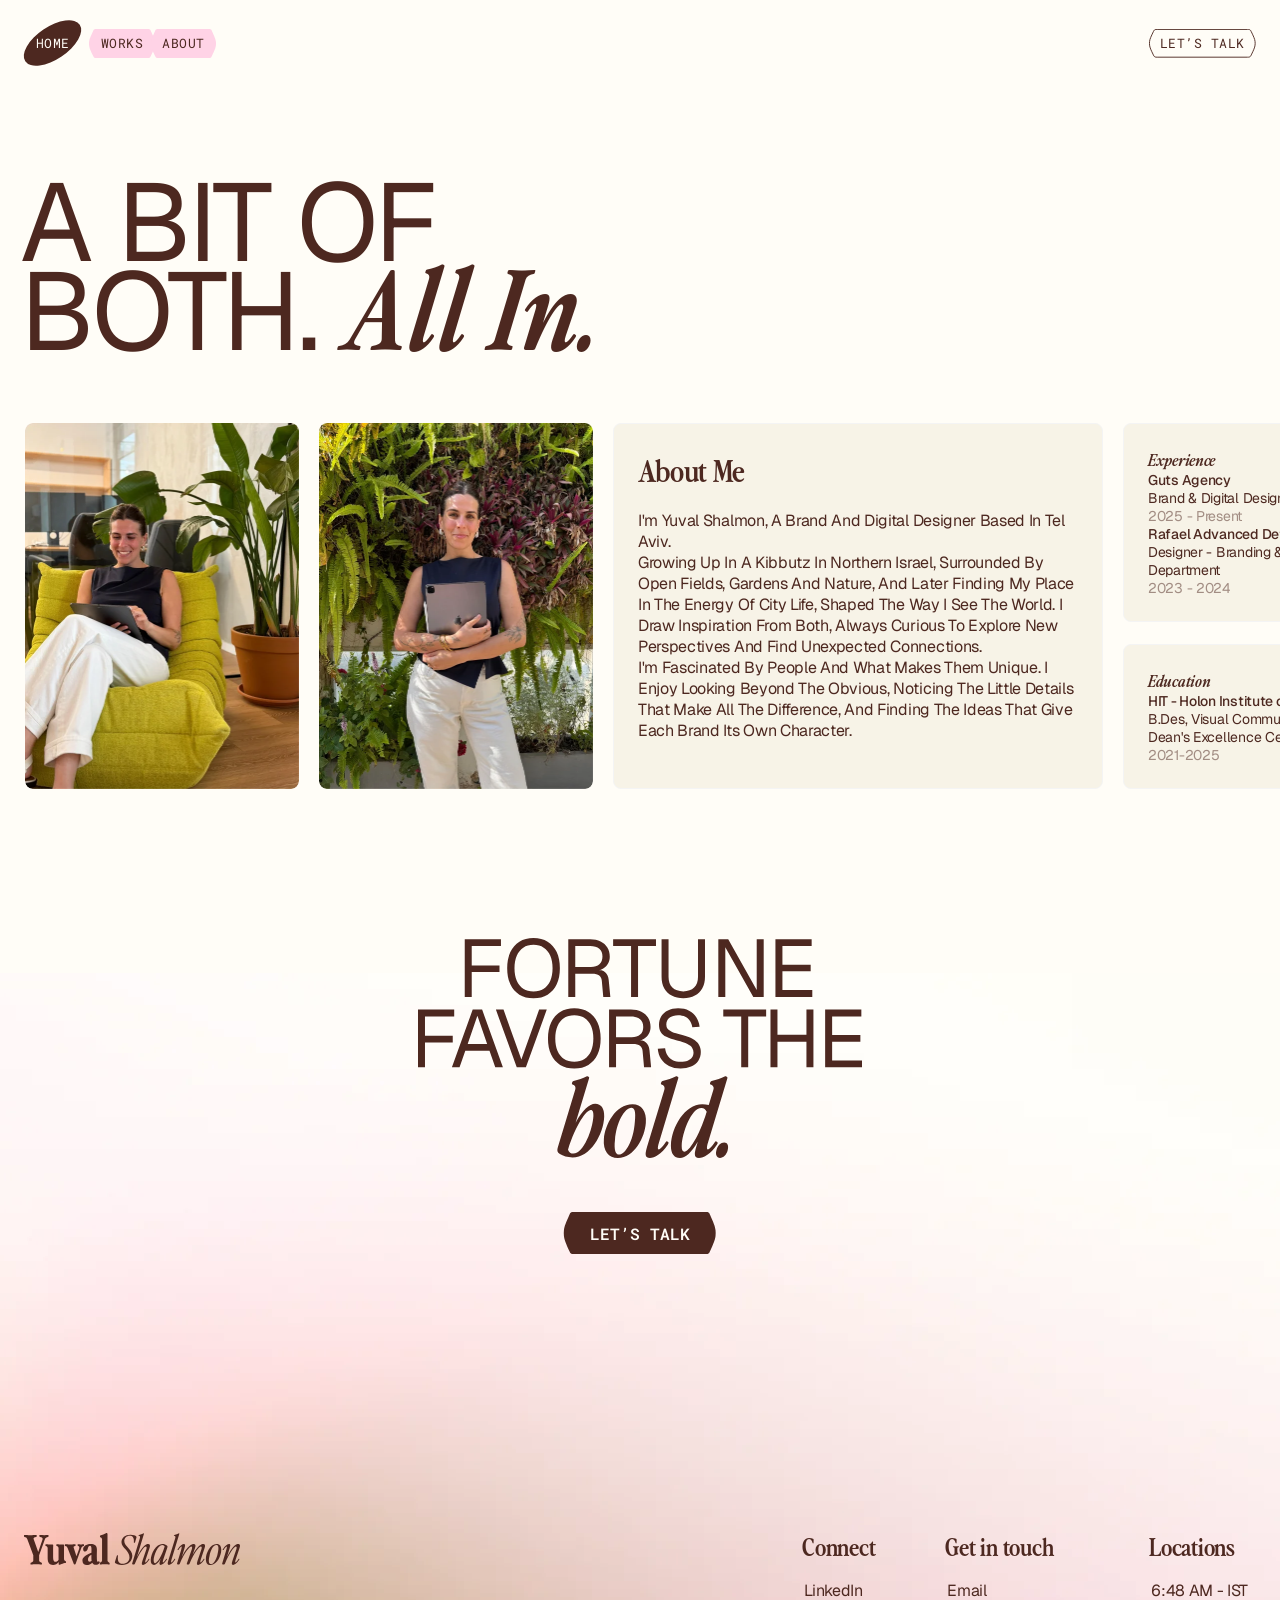
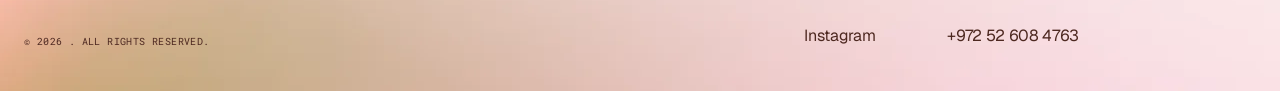
==== commit c7411de8: "Phone QA round 4: Let's talk opens email (no dark tap state), Playground hidden for now, Kanopy dash" ====
--- a/about/index.html
+++ b/about/index.html
@@ -29,7 +29,7 @@
 try{if(/[?&]preview=off/.test(q))localStorage.removeItem(k);else if(/[?&]preview/.test(q))localStorage.setItem(k,'1');p=localStorage.getItem(k)==='1';}catch(e){p=/[?&]preview(?!=off)/.test(q);}
 if(!p&&matchMedia('(max-width: 760px)').matches)d.classList.add('gate');})();
 </script>
-<link rel="stylesheet" href="/css/style.css?v=bc53f3c6">
+<link rel="stylesheet" href="/css/style.css?v=211479ee">
 </head>
 <body>
 <div class="gate-screen" role="dialog" aria-label="Mobile version coming soon">
@@ -43,7 +43,6 @@
     <a class="nav__home" href="/">home</a>
     <a class="pill" href="/#works">works</a>
     <a class="pill" href="/about/" aria-current="page">about</a>
-    <a class="pill pill--md" href="#playground">Playground</a>
   </div>
   <a class="talk" href="#contact"><span>Let’s talk</span></a>
   <button class="menu-btn" type="button" aria-expanded="false" aria-controls="mnav"><span class="menu-btn__open">menu</span><span class="menu-btn__close">close</span></button>
@@ -53,7 +52,6 @@
     <li><a class="mnav__pill" href="/">home</a></li>
     <li><a class="mnav__pill" href="/#works">works</a></li>
     <li><a class="mnav__pill" href="/about/" aria-current="page">about</a></li>
-    <li><a class="mnav__pill" href="#playground">playground</a></li>
     <li><a class="mnav__pill mnav__pill--talk" href="#contact">let’s talk</a></li>
   </ul>
   <div class="mnav__foot">
@@ -98,7 +96,7 @@
   <img class="about-cta__bg" src="/assets/img/about-bg.webp?v=78005192" alt="" loading="lazy">
   <div class="cta reveal">
     <h2 class="cta__title"><span class="sr-only">Fortune favors the bold.</span><img src="/assets/svg/cta-bold.svg?v=590a223b" width="820" height="407" alt=""></h2>
-    <a class="cta__btn cta__btn--dark" href="#contact">Let’s talk</a>
+    <a class="cta__btn cta__btn--dark" href="mailto:yuvalshalmon.sk@gmail.com">Let’s talk</a>
   </div>
 <footer class="footer" id="contact">
   <div class="footer__brand">
@@ -113,6 +111,6 @@
 </footer>
 </section>
 </div>
-<script src="/js/main.js?v=d4887239" defer></script>
+<script src="/js/main.js?v=2be90b81" defer></script>
 </body>
 </html>
--- a/css/style.css
+++ b/css/style.css
@@ -1115,6 +1115,249 @@
 }
 /* desktop menu 8% smaller (side margins kept at 16/24px) */
 @media (min-width: 761px) {
-  .nav:not(.nav--glass) { zoom: calc(var(--z, 1) * .92); padding-left: calc(16px / .92); padding-right: calc(24px / .92); }
+  .nav:not(.nav--glass) { zoom: calc(var(--z, 1) * .92); max-width: calc(1440px / .92); padding-left: calc(16px / .92); padding-right: calc(24px / .92); }
 }
 @media (min-width: 761px) { .nav:not(.nav--glass) .talk > span { position: relative; top: -1px; } }
+
+/* Menu hover v2: nothing moves or tilts — the pill just deepens a touch, the home blob turns gently */
+.nav .pill, .nav .pill:nth-child(3) { transition: filter .25s ease; }
+.nav .pill:hover, .nav .pill:nth-child(3):hover { transform: none; filter: brightness(.95) saturate(1.25); }
+.nav .pill:active { transform: none; filter: brightness(.9) saturate(1.3); }
+.nav .nav__home:hover { transform: rotate(-6deg); }
+.nav .talk:hover, .nav .talk:hover > span { transform: none; }
+.nav .talk:hover::after { opacity: 1; }
+.nav .talk:hover { color: var(--brown); }
+@media (prefers-reduced-motion: reduce) { .nav .nav__home:hover { transform: none; } }
+
+/* ================= Phone QA round 1 ================= */
+@media (max-width: 760px) {
+  /* Act: first laptop image has a 24px cream margin baked in on desktop — trim it so it lines up with every other image */
+  .case .row--trim { margin-top: calc(4 * var(--m)) !important; margin-bottom: calc(16 * var(--m)) !important; }
+  .case .row--trim .stack { transform: scale(1.0345); clip-path: inset(0 1.667% round calc(4.8 * var(--m))); border-radius: 0; }
+  /* Act: statues-with-iPad and "How Act secures your cloud" swap places on the phone */
+  .case .row--swap-m > :first-child { order: 2; }
+  /* Act: relief carousel — centre relief large, a sliver of the side reliefs showing */
+  .case .relief-row { height: calc(219 * var(--m)); padding: 0; margin-left: var(--gap) !important; margin-right: var(--gap) !important; }
+  .case .relief-carousel { left: calc(-142 * var(--m)); top: calc(-68 * var(--m)); width: calc(650 * var(--m)); height: calc(365.4 * var(--m)); }
+}
+@media (max-width: 760px) {
+  /* breathing room (all project pages): 80 between the opening text and the first image,
+     56 above every section heading, 40 between a heading's paragraph and its image */
+  .case-info { padding-bottom: calc(68 * var(--m)) !important; }
+  .case-info--panorays { padding-bottom: calc(40 * var(--m)) !important; margin-bottom: calc(40 * var(--m)) !important; }
+  .case .pn-head { padding: calc(56 * var(--m)) 0 calc(28 * var(--m)); }
+  .sb-mhead { padding: calc(56 * var(--m)) 0 calc(28 * var(--m)); }
+}
+@media (max-width: 760px) {
+  /* Post Nature: logo large, edge to edge (12px margins), then the 03 info block */
+  .case--pn .case-hero { overflow: hidden; }
+  .case--pn .case-hero > .tile { width: calc(688 * var(--m)); max-width: none; height: auto; margin: calc(-30.6 * var(--m)) 0 calc(-95 * var(--m)) calc(-142.1 * var(--m)); position: relative; z-index: 0; }
+  .case--pn .case-hero > .case-info { position: relative; z-index: 1; }
+}
+.m-only { display: none !important; }
+@media (max-width: 760px) {
+  .m-only { display: flex !important; }
+  .d-only { display: none !important; }
+  .pcrop { position: relative; overflow: hidden; width: 100%; }
+}
+.pan-hint { display: none; }
+@media (max-width: 760px) {
+  /* Post Nature: plant profile + "10 plants" titles much smaller, more air around them */
+  .pp__intro h3 img { width: calc(120 * var(--m)) !important; }
+  .pc-intro h3 img { width: calc(205 * var(--m)) !important; }
+  .pp { padding: calc(56 * var(--m)) var(--gap) 0; }
+  .pp__intro { margin-bottom: calc(28 * var(--m)); }
+  .pp__intro p, .pc-intro p { font-size: calc(15 * var(--m)); line-height: 1.2; letter-spacing: -0.02em; margin-top: calc(10 * var(--m)) !important; }
+  .pc-intro { padding: calc(56 * var(--m)) var(--gap) calc(28 * var(--m)) !important; }
+  /* wide diagrams (sunflower stages, user flow): shown large, swipe sideways */
+  .pan { width: auto !important; margin: 0 calc(-1 * var(--gap)) !important; padding: 0 var(--gap) !important; overflow-x: auto; overflow-y: hidden; -webkit-overflow-scrolling: touch; scrollbar-width: none; overscroll-behavior-x: contain; }
+  .pan::-webkit-scrollbar { display: none; }
+  .pan > .tile, .pan > .stack { width: calc(1100 * var(--m)) !important; max-width: none; flex: none; }
+  .pan > .stack > .tile { width: 100%; }
+  .pp__stages.pan { margin-top: calc(28 * var(--m)) !important; align-self: stretch; }
+  .pan-hint { display: block; margin: calc(10 * var(--m)) 0 0; font: 400 calc(11 * var(--m)) / 1 var(--mono); letter-spacing: .06em; text-transform: uppercase; color: #8a8a83; text-align: center; align-self: center; }
+  .row--pan { display: block !important; }
+  /* 10 plants carousel: smaller arrows, centred on the card */
+  .pc__btn { min-width: 0; width: calc(32 * var(--m)); top: calc(780 * var(--u)); margin-top: calc(-16 * var(--m)); }
+  .pc__btn--prev { left: calc(18 * var(--m)); }
+  .pc__btn--next { right: calc(18 * var(--m)); }
+}
+@media (max-width: 760px) {
+  .pp { padding-left: 0; padding-right: 0; }
+  .pc__btn { margin-top: calc(-20 * var(--m)); }
+}
+.sbm { display: none; }
+@media (max-width: 760px) {
+  /* Post Nature storyboard on the phone: black box, the screen large, one caption on top with a line to the exact spot */
+  .case .sb { background: #0d0d0d; aspect-ratio: auto !important; height: calc(520 * var(--m)); }
+  .case .sb > .tile { visibility: hidden; position: absolute; inset: 0; }
+  .case .sb > video.overlay { left: calc(92 * var(--m)) !important; top: calc(96 * var(--m)) !important; width: calc(229.5 * var(--m)) !important; height: calc(400 * var(--m)) !important; border-radius: calc(4 * var(--m)); }
+  .sbm { display: block; position: absolute; inset: 0; pointer-events: none; z-index: 3; }
+  .sbm__cap { position: absolute; left: calc(18 * var(--m)); right: calc(18 * var(--m)); top: calc(18 * var(--m)); min-height: calc(58 * var(--m)); color: #fffdf7; }
+  .sbm__t { margin: 0 0 calc(4 * var(--m)); font: italic 400 calc(17 * var(--m)) / 1.1 var(--serif); }
+  .sbm__d { margin: 0; font: 400 calc(13 * var(--m)) / 1.25 var(--sans); color: rgba(255,253,247,.72); letter-spacing: -0.01em; }
+  .sbm__line { position: absolute; inset: 0; width: 100%; height: 100%; overflow: visible; }
+  .sbm__line polyline { fill: none; stroke: rgba(255,253,247,.55); stroke-width: 1; stroke-dasharray: 1 1; stroke-dashoffset: 1; }
+  .sbm__line polyline { stroke-dasharray: 600; stroke-dashoffset: 600; }
+  .sbm__line circle { fill: #fffdf7; transform-box: fill-box; transform-origin: center; transform: scale(0); }
+  .sbm__cap { opacity: 0; transform: translateY(calc(4 * var(--m))); }
+  .sbm.is-on .sbm__cap { opacity: 1; transform: none; transition: opacity .35s ease, transform .45s cubic-bezier(.2,.7,.2,1); }
+  .sbm.is-on polyline { stroke-dashoffset: 0; transition: stroke-dashoffset .6s cubic-bezier(.45,0,.2,1) .1s; }
+  .sbm.is-on circle { transform: scale(1); transition: transform .3s cubic-bezier(.3,1.6,.5,1) .6s; }
+}
+@media (max-width: 760px) {
+  /* plant lightbox: smaller close button; the card sized to the visible screen (svh) and centred with its name + controls */
+  .pc-lightbox__close { width: 30px !important; height: 30px !important; top: 12px !important; right: 12px !important; }
+  .pc-lightbox { height: 100svh; height: 100dvh; inset: auto 0 0 0; top: 0; }
+  .pc-lightbox__box { height: min(68svh, 168vw) !important; max-width: 88vw; margin-top: 8px; }
+}
+/* "Research Mapping" was exported ~27% larger than "Content Architecture…" — bring it to the same type size */
+.pn-cap--research img { width: calc(159 * .79 * var(--u)) !important; }
+@media (max-width: 760px) {
+  .pn-cap { padding: calc(4 * var(--m)) 0 0 !important; }
+  .pn-cap img { height: calc(20 * var(--m)); max-width: 100%; }
+  .pn-cap--research img { width: auto !important; height: calc(20 * .79 * var(--m)); margin-top: calc(2 * var(--m)); }
+}
+
+/* ================= Phone QA round 2 ================= */
+@media (max-width: 760px) {
+  /* Act reliefs + 10-plant carousel run to the screen edges */
+  .case .relief-row { margin-left: calc(-1 * var(--gap)) !important; margin-right: calc(-1 * var(--gap)) !important; border-radius: 0; }
+  .case .relief-carousel { left: calc(-130 * var(--m)); }
+  .case .pc__track { margin: 0 calc(-1 * var(--gap)); border-radius: 0; }
+  /* paragraph -> image now the same air as image -> next heading (56 + 12) */
+  .case .pn-head, .sb-mhead { padding-bottom: calc(56 * var(--m)); }
+  .pp__intro { margin-bottom: calc(56 * var(--m)); }
+  .pc-intro { padding-bottom: calc(56 * var(--m)) !important; }
+  /* Post Nature opening: a calm first screen, the logo in its middle, then 03 */
+  .case--pn .case-hero > .tile { margin-top: calc(175 * var(--m)); margin-bottom: calc(105 * var(--m)); }
+  /* both research captions at the "Research Mapping" size */
+  .pn-cap img { height: calc(20 * .79 * var(--m)) !important; width: auto !important; margin-top: calc(2 * var(--m)); }
+}
+/* plant profile screen wrapper (desktop keeps the Figma position via inline style) */
+.pp__screen .pp__video { width: 100%; height: 100%; }
+.ppm-dot, .ppm-card, .ppm-line, .ppm-target { display: none; }
+@media (max-width: 760px) {
+  /* Post Nature plant profile on the phone: tap points along the screen; each opens its card below, with a line to the exact spot */
+  .pp { position: relative; }
+  .pp > .pp__screen { position: relative; left: auto !important; top: auto !important; width: 72% !important; height: auto !important; aspect-ratio: 393 / 648; }
+  .pp__screen .pp__video { width: 100% !important; aspect-ratio: auto; }
+  .ppm-dot { display: block; position: absolute; z-index: 4; width: 30px; height: 30px; margin: -15px 0 0; padding: 0; border: 0; background: none; cursor: pointer; -webkit-tap-highlight-color: transparent; }
+  .ppm-dot--l { left: -15px; } .ppm-dot--r { right: -15px; }
+  .ppm-dot span { position: absolute; left: 50%; top: 50%; width: 9px; height: 9px; margin: -4.5px; border-radius: 50%; background: #1f2421; box-shadow: 0 0 0 0 rgba(31,36,33,.35); transition: transform .3s cubic-bezier(.3,1.6,.5,1), background .3s ease; animation: ppm-pulse 2.4s ease-out infinite; }
+  .ppm-dot:nth-of-type(2) span { animation-delay: .3s; } .ppm-dot:nth-of-type(3) span { animation-delay: .6s; } .ppm-dot:nth-of-type(4) span { animation-delay: .9s; }
+  .ppm-dot:nth-of-type(5) span { animation-delay: 1.2s; } .ppm-dot:nth-of-type(6) span { animation-delay: 1.5s; } .ppm-dot:nth-of-type(7) span { animation-delay: 1.8s; }
+  .ppm-dot.is-on span { transform: scale(1.35); background: var(--brown); animation: none; box-shadow: 0 0 0 4px rgba(77,40,32,.14); }
+  .ppm-target { display: block; position: absolute; z-index: 4; width: 8px; height: 8px; margin: -4px; border-radius: 50%; background: #1f2421; box-shadow: 0 0 0 3px rgba(255,253,247,.85); pointer-events: none; transform: scale(0); transition: transform .3s cubic-bezier(.3,1.6,.5,1) .45s; }
+  .pp.ppm-on .ppm-target { transform: scale(1); }
+  .ppm-card { display: block; position: relative; z-index: 2; box-sizing: border-box; width: calc(250 * var(--m)); margin: calc(28 * var(--m)) auto 0; padding: calc(13 * var(--m)) calc(13 * var(--m)) calc(14 * var(--m));
+    border: .7px solid #ebebeb; background: linear-gradient(135deg, rgba(242,242,242,.75), rgba(225,225,225,.75)); opacity: 0; transform: translateY(6px); }
+  .pp.ppm-on .ppm-card { opacity: 1; transform: none; transition: opacity .35s ease .25s, transform .45s cubic-bezier(.2,.7,.2,1) .25s; }
+  .ppm-card img { display: block; height: auto; }
+  .ppm-card p { margin: calc(8 * var(--m)) 0 0; font: 400 calc(12.5 * var(--m)) / 1.3 var(--sans); color: #494949; }
+  .ppm-line { display: block; position: absolute; inset: 0; width: 100%; height: 100%; overflow: visible; pointer-events: none; z-index: 3; }
+  .ppm-line polyline { fill: none; stroke: #bebebe; stroke-width: 1; stroke-dasharray: 900; stroke-dashoffset: 900; }
+  .pp.ppm-on .ppm-line polyline { stroke-dashoffset: 0; transition: stroke-dashoffset .6s cubic-bezier(.45,0,.2,1); }
+}
+@keyframes ppm-pulse { 0% { box-shadow: 0 0 0 0 rgba(31,36,33,.35); } 70%, 100% { box-shadow: 0 0 0 9px rgba(31,36,33,0); } }
+@media (prefers-reduced-motion: reduce) { .ppm-dot span { animation: none; } }
+/* Post Nature user flow, rebuilt for the phone */
+@media (max-width: 760px) {
+  .flow-m { width: 100%; display: flex; flex-direction: column; align-items: stretch; --ink: #1f2421; --mint: #a8fed3; --red: #e2563f; color: var(--ink); }
+  .flow-m__cap { margin: 0 0 calc(6 * var(--m)); font: 400 calc(17 * var(--m)) / 1.15 var(--serif); color: var(--ink); }
+  .flow-m__cap i { font-style: italic; }
+  .fl-h { margin: calc(30 * var(--m)) 0 calc(12 * var(--m)); font: 400 calc(15 * var(--m)) / 1.2 var(--serif); color: var(--ink); }
+  .fl-node { background: #000; color: #fff; text-align: center; padding: calc(10 * var(--m)) calc(12 * var(--m)) calc(9 * var(--m)); font: 400 calc(16 * var(--m)) / 1.1 var(--serif); }
+  .fl-node b { font-weight: 400; margin-right: .25em; }
+  .fl-box { border: 1px solid var(--ink); background: transparent; text-align: center; padding: calc(9 * var(--m)) calc(12 * var(--m)); font: 400 calc(13 * var(--m)) / 1.25 var(--sans); }
+  .fl-box--dash { border: 1px dashed #5b6070; color: #5b6070; }
+  .fl-box--sm { display: inline-block; padding: calc(7 * var(--m)) calc(22 * var(--m)); }
+  .fl-q { background: #d9d9d9; border-radius: calc(16 * var(--m)); text-align: center; padding: calc(11 * var(--m)) calc(16 * var(--m)); font: 400 calc(13 * var(--m)) / 1.3 var(--sans); }
+  .fl-warn { border: 1px solid var(--red); color: var(--red); text-align: center; padding: calc(9 * var(--m)) calc(14 * var(--m)); font: 400 calc(13 * var(--m)) / 1.3 var(--sans); }
+  .fl-warn span { display: block; }
+  .fl-pill { display: inline-flex; align-items: center; justify-content: center; min-width: calc(120 * var(--m)); height: calc(30 * var(--m)); padding: 0 calc(16 * var(--m)); border-radius: 99px; background: var(--mint); font: 400 calc(13 * var(--m)) / 1 var(--sans); white-space: nowrap; }
+  .fl-row { display: flex; align-items: center; gap: calc(12 * var(--m)); }
+  .fl-row--c { justify-content: center; }
+  .fl-note { margin: calc(8 * var(--m)) 0 0; font: 400 calc(12 * var(--m)) / 1.3 var(--sans); color: #888680; }
+  .fl-note--c { text-align: center; }
+  .fl-note--dash { margin-top: calc(14 * var(--m)); padding-top: calc(10 * var(--m)); border-top: 1px dashed #9a9ca6; }
+  .fl-next { font: 400 calc(12 * var(--m)) / 1.2 var(--sans); color: #888680; }
+  .fl-text { margin: calc(8 * var(--m)) 0 0; font: 400 calc(13 * var(--m)) / 1.3 var(--sans); }
+  /* arrows: a thin line with a small head, centred (or under the "Yes" column in a branch) */
+  .fl-a { display: block; position: relative; height: calc(18 * var(--m)); width: 1px; margin: 0 auto; background: var(--ink); }
+  .fl-a::after { content: ""; position: absolute; left: -3px; bottom: 0; width: 5px; height: 5px; border-right: 1px solid var(--ink); border-bottom: 1px solid var(--ink); transform: rotate(45deg); transform-origin: 75% 75%; }
+  .fl-step { margin-top: calc(18 * var(--m)); }
+  .fl-step + .fl-step { margin-top: calc(26 * var(--m)); }
+  .fl-yn { display: grid; grid-template-columns: 1fr 1fr; gap: calc(12 * var(--m)); }
+  .fl-yn .fl-pill { width: 100%; min-width: 0; }
+  .fl-no { display: flex; flex-direction: column; align-items: center; gap: calc(5 * var(--m)); }
+  .fl-skip { font: 400 calc(11 * var(--m)) / 1.2 var(--sans); color: #6b6f7a; border-top: 1px dashed #9a9ca6; padding-top: calc(4 * var(--m)); }
+  .fl-skip::before { content: "↳ "; }
+  .fl-branch { width: calc(50% - 6 * var(--m)); margin-top: calc(-17 * var(--m)); }
+  .fl-branch > .fl-a:first-child { height: calc(22 * var(--m)); }
+  .fl-branch .fl-box, .fl-branch .fl-warn { width: calc(342 * var(--m)); max-width: none; box-sizing: border-box; }
+  .fl-branch .fl-a { margin-left: calc(50% - .5px); }
+  .fl-branch .fl-row { width: calc(342 * var(--m)); }
+}
+@media (max-width: 760px) {
+  .fl-branch .fl-box, .fl-branch .fl-warn, .fl-branch .fl-row { width: calc(200% + 12 * var(--m)); }
+}
+
+/* ================= Phone QA round 3 ================= */
+@media (max-width: 760px) {
+  /* running text: a little more air between lines; a new paragraph gets its own space */
+  .case .pn-head__body p, .case-info__body, .pp__intro p, .pc-intro p, .sb-mhead p { line-height: 1.4 !important; }
+  .case .pn-head__body p + p { margin-top: 1em; }
+  /* Role / Year / Site values: same size as the running text */
+  .case-meta p:not(.case-label) { font-size: calc(15 * var(--m)); line-height: 1.4; }
+  /* tag outlines: a full 1px line so no side drops out on the phone (thin sub-pixel borders do) */
+  .case-info__tags .tag { border-width: 1px; border-color: rgba(77,40,32,.42); }
+  /* section titles a little larger */
+  .case .pn-head__title img { width: calc(390 * var(--m)) !important; }
+  /* user flow: the caption sits right on top of its diagram */
+  .flow-m__cap { margin-bottom: 0; }
+  .flow-m__cap + .fl-h { margin-top: calc(14 * var(--m)); }
+  /* more air: sunflower stages -> "10 Plants", carousel dots -> "04 Experience two" */
+  .pc-intro { padding-top: calc(92 * var(--m)) !important; }
+  .row:has(.pc) + .row .pn-head { padding-top: calc(92 * var(--m)); }
+  /* sunflower stages a touch larger so the "Documented History" cards read */
+  .pp__stages.pan > .tile { width: calc(1260 * var(--m)) !important; }
+  /* storyboard: the caption only, no line across the black screen */
+  .sbm__line { display: none !important; }
+  /* the wide (swipe) user flow stays desktop-only; the phone has the vertical one */
+  .row--pan.d-only { display: none !important; }
+}
+/* rebuilt pages: edge-to-edge images and composite boards keep square corners on desktop (rounded tiles on the phone) */
+@media (min-width: 761px) {
+  .case--cut .row--tiles > .stack.is-bleed, .case--cut .row--tiles > .stack.is-flat,
+  .case--cut .row--tiles > .stack.is-bleed .tile, .case--cut .row--tiles > .stack.is-flat .tile { border-radius: 0; }
+}
+/* ================= Kanopy on the phone ================= */
+@media (max-width: 760px) {
+  /* jungle illustration: as wide as it can go, the plants just short of the edges */
+  .case--cut .row--tiles > .stack.is-art { width: calc(100% + 16 * var(--m)) !important; margin: 0 calc(-8 * var(--m)); border-radius: 0; overflow: visible; }
+  .case--cut .row--tiles > .stack.is-art .tile { border-radius: 0; }
+  /* line art: two large clusters running off both edges */
+  .case .k-lineart { padding: 0 !important; margin: calc(-28 * var(--m)) 0 calc(20 * var(--m)) !important; }
+  .k-lineart img { display: block; width: 100%; height: auto; }
+}
+
+/* ================= Phone QA round 4 ================= */
+@media (max-width: 760px) {
+  /* "10 Plants. 7 Stages Each." centred */
+  .pc-intro { text-align: center; }
+  .pc-intro h3 img { margin: 0 auto; }
+  /* storyboard: the kiosk screen centred in the black box */
+  .case .sb > video.overlay { left: calc(68.25 * var(--m)) !important; }
+}
+/* touch screens: no dark "hover" state left on the Let's talk button after a tap */
+@media (hover: none) {
+  .cta__btn:hover { color: var(--brown); }
+  .cta__btn--dark:hover { color: var(--cream); }
+  .cta__btn:hover::after { opacity: 0; }
+}
+@media (hover: none) and (max-width: 760px) { .cta__btn:hover, .cta__btn--dark:hover { color: var(--brown); } }
+@media (max-width: 760px) {
+  .case--cut .row--tiles > .stack.is-art { width: calc(100% + 8 * var(--m)) !important; margin: 0 calc(-4 * var(--m)); }
+  .case--cut .row--tiles[data-y="12664"] { margin-top: calc(40 * var(--m)) !important; }
+}
